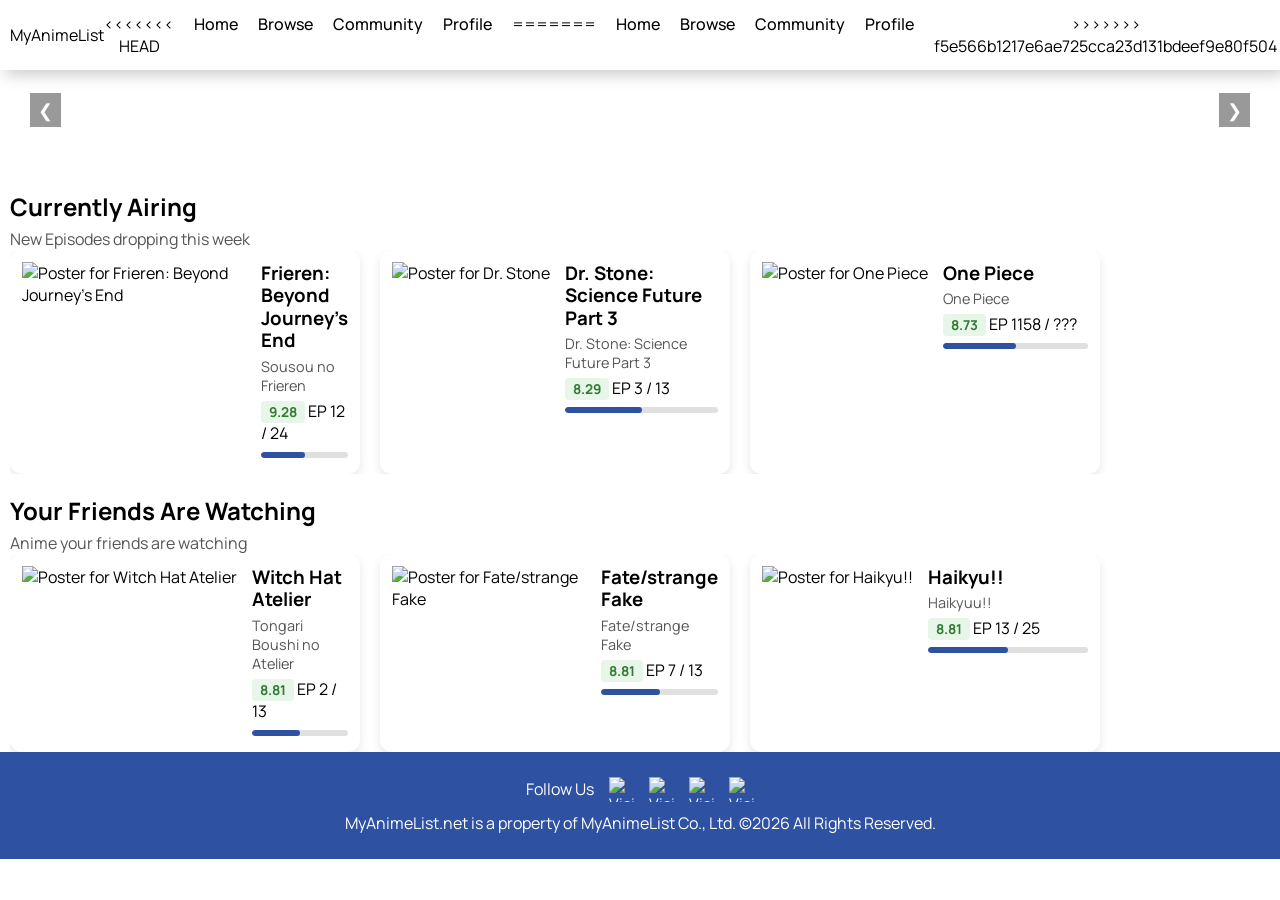
==== index.html @ d4d9491b "Resolve merge conflicts" ====
<!DOCTYPE html>
<html lang="en">
<head>
    <meta charset="UTF-8">
    <meta name="viewport" content="width=device-width, initial-scale=1.0">
    <link rel="preconnect" href="https://fonts.googleapis.com">
    <link rel="preconnect" href="https://fonts.gstatic.com" crossorigin>
    <link rel="manifest" href="pwa-manifest.json" />
    <link rel=icon href="https://upload.wikimedia.org/wikipedia/commons/7/7a/MyAnimeList_Logo.png" />
    <link href="https://fonts.googleapis.com/css2?family=Manrope:wght@200..800&display=swap" rel="stylesheet">
    <link rel="stylesheet" href="styles.css">
    <title>MyAnimeList</title>
</head>
<body>
    <header class="header">
        <span>
            MyAnimeList
            <nav>
                <ul>
<<<<<<< HEAD
                    <li><a href="index.html">Home</a></li>
                    <li><a href="#">Browse</a></li>
                    <li><a href="community.html">Community</a></li>
                    <li><a href="profile.html">Profile</a></li>
=======
                    <li><a href="#">Home</a></li>
                    <li><a href="#">Browse</a></li>
                    <li><a href="community.html">Community</a></li>
                    <li><a href="#">Profile</a></li>
>>>>>>> f5e566b1217e6ae725cca23d131bdeef9e80f504
                </ul>
            </nav>
        </span>
    </header>
    <section class="featured">
        <div class="carousel">
            <div class="carousel-card-area">
            <button class="carousel-btn prev">&#10094;</button>
            <button class="carousel-btn next">&#10095;</button>
            </div>
            <div class="carousel-dots"></div>
        </div>
    </section>
    <section>
        <div class="section-header">
             <h2>Currently Airing</h2>
             <p>New Episodes dropping this week</p>
        </div>
        <div class="anime-card-wrapper">
        <article class="anime-card">
            <div class="card-content">
                <img src="https://myanimelist.net/images/anime/1015/138006.jpg" alt="Poster for Frieren: Beyond Journey's End" class="anime-poster">
                <div class="anime-info">
                    <h3 class="anime-title">Frieren: Beyond Journey's End</h3>
                    <p class="anime-subtitle">Sousou no Frieren</p>
                    <div class="stats-row">
                        <span class="score-badge">9.28</span>
                        <span class="episode-count">EP 12 / 24</span>
                    </div>
                    <div class="progress-container">
                        <div class="progress-bar"></div>
                    </div>
                </div>
            </div>
        </article>
        <article class="anime-card">
            <div class="card-content">
                <img src="https://myanimelist.net/images/anime/1773/155779.jpg" alt="Poster for Dr. Stone" class="anime-poster">
                <div class="anime-info">
                    <h3 class="anime-title">Dr. Stone: Science Future Part 3</h3>
                    <p class="anime-subtitle">Dr. Stone: Science Future Part 3</p>
                    <div class="stats-row">
                        <span class="score-badge">8.29</span>
                        <span class="episode-count">EP 3 / 13</span>
                    </div>
                    <div class="progress-container">
                        <div class="progress-bar" style="width: 50%;"></div>
                    </div>
                </div>
            </div>
        </article>
        <article class="anime-card">
            <div class="card-content">
                <img src="https://myanimelist.net/images/anime/1244/138851.jpg" alt="Poster for One Piece" class="anime-poster">
                <div class="anime-info">
                    <h3 class="anime-title">One Piece</h3>
                    <p class="anime-subtitle">One Piece</p>
                    <div class="stats-row">
                        <span class="score-badge">8.73</span>
                        <span class="episode-count">EP 1158 / ???</span>
                    </div>
                    <div class="progress-container">
                        <div class="progress-bar" style="width: 50%;"></div>
                    </div>
                </div>
            </div>
        </article>
        </div>
    </div>
    </section>
    <section>
        <div class="section-header">
             <h2>Your Friends Are Watching</h2>
             <p>Anime your friends are watching</p>
        </div>
        <div class="anime-card-wrapper">
        <article class="anime-card">
            <div class="card-content">
                <img src="https://myanimelist.net/images/anime/1726/155542.jpg" alt="Poster for Witch Hat Atelier" class="anime-poster">
                <div class="anime-info">
                    <h3 class="anime-title">Witch Hat Atelier</h3>
                    <p class="anime-subtitle">Tongari Boushi no Atelier</p>
                    <div class="stats-row">
                        <span class="score-badge">8.81</span>
                        <span class="episode-count">EP 2 / 13</span>
                    </div>
                    <div class="progress-container">
                        <div class="progress-bar" style="width: 50%;"></div>
                    </div>
                </div>
            </div>
        </article>
        <article class="anime-card">
            <div class="card-content">
                <img src="https://myanimelist.net/images/anime/1752/150192.jpg" alt="Poster for Fate/strange Fake" class="anime-poster">
                <div class="anime-info">
                    <h3 class="anime-title">Fate/strange Fake</h3>
                    <p class="anime-subtitle">Fate/strange Fake</p>
                    <div class="stats-row">
                        <span class="score-badge">8.81</span>
                        <span class="episode-count">EP 7 / 13</span>
                    </div>
                    <div class="progress-container">
                        <div class="progress-bar" style="width: 50%;"></div>
                    </div>
                </div>
            </div>
        </article>
        <article class="anime-card">
            <div class="card-content">
                <img src="https://myanimelist.net/images/anime/7/76014.jpg" alt="Poster for Haikyu!!" class="anime-poster">
                <div class="anime-info">
                    <h3 class="anime-title">Haikyu!!</h3>
                    <p class="anime-subtitle">Haikyuu!!</p>
                    <div class="stats-row">
                        <span class="score-badge">8.81</span>
                        <span class="episode-count">EP 13 / 25</span>
                    </div>
                    <div class="progress-container">
                        <div class="progress-bar" style="width: 50%;"></div>
                    </div>
                </div>
            </div>
        </article>
        </div>
    </section>
    <footer class="footer">
        <div class="socials">
            Follow Us
            <img class="icon" src="https://uxwing.com/wp-content/themes/uxwing/download/brands-and-social-media/facebook-square-black-icon.png" href="https://www.facebook.com/OfficialMyAnimeList/" alt="Visit MyAnimeList's Facebook Page">
            <img class="icon" src="https://uxwing.com/wp-content/themes/uxwing/download/brands-and-social-media/x-social-media-black-icon.png" href="https://x.com/myanimelist" alt="Visit MyAnimeList's X Page">
            <img class="icon" src="https://uxwing.com/wp-content/themes/uxwing/download/brands-and-social-media/black-instagram-icon.png" href="https://www.instagram.com/myanimelistofficial/" alt="Visit MyAnimeList's Instagram Page">
            <img class="icon" src="https://www.freeiconspng.com/uploads/discord-black-icon-1.png" href="https://www.instagram.com/myanimelistofficial/" alt="Visit MyAnimeList's Discord">
        </div>
        <div>MyAnimeList.net is a property of MyAnimeList Co., Ltd. ©2026 All Rights Reserved.</div>
    </footer>
    <script src="main.js"></script>
</body>
</html>
---- styles.css ----
* {
    font-family: "Manrope", sans-serif;
    box-sizing: border-box;
}
body {
    padding: 0;
    margin: 0;
}
.header {
    display: flex;
    background-color: white;
    padding: 10px;
    width: 100%;
    height: 70px;
    justify-content: space-between;
    text-align: center;
    position: sticky;
    top: 0;
    box-shadow: 5px 5px 15px 0px rgba(0, 0, 0, 0.20);
    z-index: 100;
}
.header > span {
    display: flex;
    width: 100%;
    align-items: center;
    justify-content: space-between;
}
.footer {
    background-color: #2E51A2;
    color: white;
    width: 100%;
    padding: 25px;
    text-align: center;
}
.featured {
    padding: 20px;
    margin: 20px auto;
    border-radius: 10px;
}
nav ul {
    list-style-type: none;
    margin: 0;
    padding: 0;
    display: flex;
    gap: 20px;
    justify-content: center;
}
nav a {
    text-decoration: none;
    color: inherit;
    font-weight: 500;
    transition: color 0.2s ease;
}
nav a:hover {
    color: #2E51A2;
}
section {
<<<<<<< HEAD
    width: 90%;
    padding-left: 10px;
=======
    width: 100%;
    padding-left: 10px;
    overflow: hidden;
>>>>>>> f5e566b1217e6ae725cca23d131bdeef9e80f504
}
.section-header h2 {
    margin-bottom: 0;
}
.section-header p {
    margin: 5px 0 0px 0;
    color: #555555;
}
.anime-card-wrapper {
    display: flex;
    overflow-x: auto;
    gap: 20px;
<<<<<<< HEAD
    padding: 10px;
=======
    padding: 10px 0 10px 10px;
>>>>>>> f5e566b1217e6ae725cca23d131bdeef9e80f504
    scroll-snap-type: x mandatory;
    -webkit-overflow-scrolling: touch;
}
.anime-card-wrapper::-webkit-scrollbar {
    display: none;
}
.anime-card {
    flex: 0 0 350px;
    scroll-snap-align: start;
    background: white;
    border-radius: 12px;
    box-shadow: 0 4px 10px rgba(0,0,0,0.1);
    cursor: pointer;
    transition: transform 0.2s ease, box-shadow 0.2s ease;
}
.anime-card:hover {
    transform: scale(1.03);
    box-shadow: 0 4px 15px rgba(0,0,0,0.2);
}
.card-content {
    display: flex;
    flex-direction: row;
    align-items: stretch;
    padding: 12px;
    gap: 15px;
}
<<<<<<< HEAD
=======
.card-top {
  display: contents;
}
>>>>>>> f5e566b1217e6ae725cca23d131bdeef9e80f504
.anime-poster {
    width: 110px;
    height: 100%;
    object-fit: cover;
    border-radius: 8px;
}
.anime-info {
    display: flex;
    flex-direction: column;
    justify-content: space-between;
    flex: 1;
}
.anime-title {
    margin: 0;
    line-height: 1.2;
}
.anime-subtitle {
    margin: 5px 0;
    color: #555555;
    font-size: 0.9rem;
}
.stats-container {
    margin-top: auto;
}
.stats-row {
    margin-bottom: 8px;
}
.score-badge {
    background-color: #e8f5e9;
    color: #2e7d32;
    padding: 2px 8px;
    border-radius: 4px;
    font-weight: bold;
    font-size: 0.85rem;
}
.progress-container {
    width: 100%;
    height: 6px;
    background-color: #e0e0e0;
    border-radius: 10px;
    overflow: hidden;
    margin: auto 0 4px 0;
}
.progress-bar {
    width: 50%;
    height: 100%;
    background-color: #2E51A2;
    border-radius: 10px;
    transition: width 0.4s ease;
}
.socials {
    display: flex;
    justify-content: center;
    align-items: center;
    gap: 10px;
    margin-bottom: 10px;
}
.icon {
    width: 25px;
    height: 25px;
    margin-left: 5px;
    cursor: pointer;
}
.carousel {
  position: relative;
  width: 100%;
}

.carousel-slide {
  display: none;
  animation: none;
  position: relative;
}

.carousel-slide.active {
  display: block;
  animation: fadeIn 0.6s ease-in-out;
}

.carousel-slide {
  animation: none;
}
.carousel-slide.active {
  animation: fadeIn 0.6s ease-in-out;
}

@keyframes fadeIn {
  from { opacity: 0; }
  to   { opacity: 1; }
}

.carousel-card-area {
  position: relative;
<<<<<<< HEAD
=======
  height: 200px;
>>>>>>> f5e566b1217e6ae725cca23d131bdeef9e80f504
}

.carousel-btn {
  position: absolute;
  top: 50%;
  transform: translateY(-50%);
  background: rgba(0,0,0,0.4);
  color: white;
  border: none;
  padding: 5px 8px;
  cursor: pointer;
  font-size: 18px;
  z-index: 10;
}
.carousel-btn:hover {
  background: rgba(0,0,0,0.6);
}
.prev { left: 10px; }
.next { right: 10px; }

.carousel-dots {
  text-align: center;
  padding: 10px 0;
}
.dot {
  display: inline-block;
  width: 10px;
  height: 10px;
  margin: 0 4px;
  background: #ccc;
  border-radius: 50%;
  cursor: pointer;
}
<<<<<<< HEAD
.dot.active { background: #333; }
=======
.dot.active { background: #2E51A2; }
>>>>>>> f5e566b1217e6ae725cca23d131bdeef9e80f504

.blue-bold {
    color: #2E51A2;
    font-weight: bold;
}

<<<<<<< HEAD
=======
.anime-synopsis {
  flex: 2;
  border-left: 1px solid #e0e0e0;
  padding-left: 15px;
  font-size: 0.85rem;
  color: #555555;
  overflow: hidden;
  display: -webkit-box;
  -webkit-line-clamp: 5;
  line-clamp: 5;
  -webkit-box-orient: vertical;
}

>>>>>>> f5e566b1217e6ae725cca23d131bdeef9e80f504
@media (prefers-color-scheme: dark) {
    .header {
        background-color: #222222;
    }

    .anime-card {
        background: #2a2a2a;
    }

    .anime-subtitle, .section-header p {
        color: #aaaaaa;
    }

    body {
        background-color: #121212;
        color: #eeeeee;
    }

    .score-badge {
        background-color: #1b5e20;
        color: #a5d6a7;
    }
<<<<<<< HEAD
}


/* PROFILE PAGE */
.profile-page {
    width: 90%;
    margin: 20px auto;
}

/* HEADER */
.profile-header {
    background: #1f2937;
    border-radius: 12px;
    overflow: hidden;
    margin-bottom: 20px;
    color: white;
}

.profile-banner {
    height: 120px;
    background: linear-gradient(135deg, #2E51A2, #4f7cff);
}

.profile-info {
    display: flex;
    align-items: center;
    gap: 15px;
    padding: 15px;
}

.avatar {
    width: 70px;
    height: 70px;
    border-radius: 50%;
    background: #ccc;
    border: 3px solid white;
    margin-top: -40px;
}

.user-details h2 {
    margin: 0;
}

.user-details p {
    margin: 0;
    opacity: 0.8;
}

/* CONTENT LAYOUT */
.profile-content {
    display: flex;
    gap: 20px;
    flex-wrap: wrap;
}

/* CARD */
.profile-card {
    flex: 1;
    min-width: 300px;
    background: white;
    border-radius: 12px;
    padding: 20px;
    box-shadow: 0 4px 10px rgba(0,0,0,0.1);
}

/* STAT BARS */
.stat-bar {
    display: grid;
    grid-template-columns: 120px 1fr 40px;
    align-items: center;
    gap: 10px;
    margin-bottom: 10px;
    font-size: 0.9rem;
}

.bar {
    background: #e5e7eb;
    height: 8px;
    border-radius: 10px;
    overflow: hidden;
}

.fill {
    height: 100%;
    border-radius: 10px;
}

/* COLORS */
.fill.watching { width: 20%; background: #22c55e; }
.fill.completed { width: 60%; background: #3b82f6; }
.fill.on-hold { width: 10%; background: #f59e0b; }
.fill.dropped { width: 5%; background: #ef4444; }
.fill.plan-to-watch { width: 80%; background: #8b5cf6; }

/* TOTALS */
.totals {
    margin-top: 15px;
    font-size: 0.9rem;
}

/* FRIENDS */
.friends-grid {
    display: grid;
    grid-template-columns: repeat(4, 1fr);
    gap: 10px;
    margin-top: 10px;
}

.friend {
    width: 100%;
    aspect-ratio: 1;
    border-radius: 50%;
    background: #d1d5db;
=======

    .carousel-btn {
        background: rgba(255,255,255,0.4);
        color: #222222;
    }

    .carousel-btn:hover {
        background: rgba(255,255,255,0.6);
    }

    .anime-synopsis {
        border-left-color: #444444;
        color: white;
    }
}

@media (max-width: 480px) {
  .card-top {
    display: flex;
    flex-direction: row;
    gap: 15px;
  }

  .card-content {
    flex-direction: column;
  }

  /* Temporary card height fix, make it so that they're always the same height later */
  .carousel-card-area {
    height: auto;
  }

  .anime-synopsis {
    border-left: none;
    border-top: 1px solid #e0e0e0;
    padding-left: 0;
    padding-top: 15px;
  }
>>>>>>> f5e566b1217e6ae725cca23d131bdeef9e80f504
}
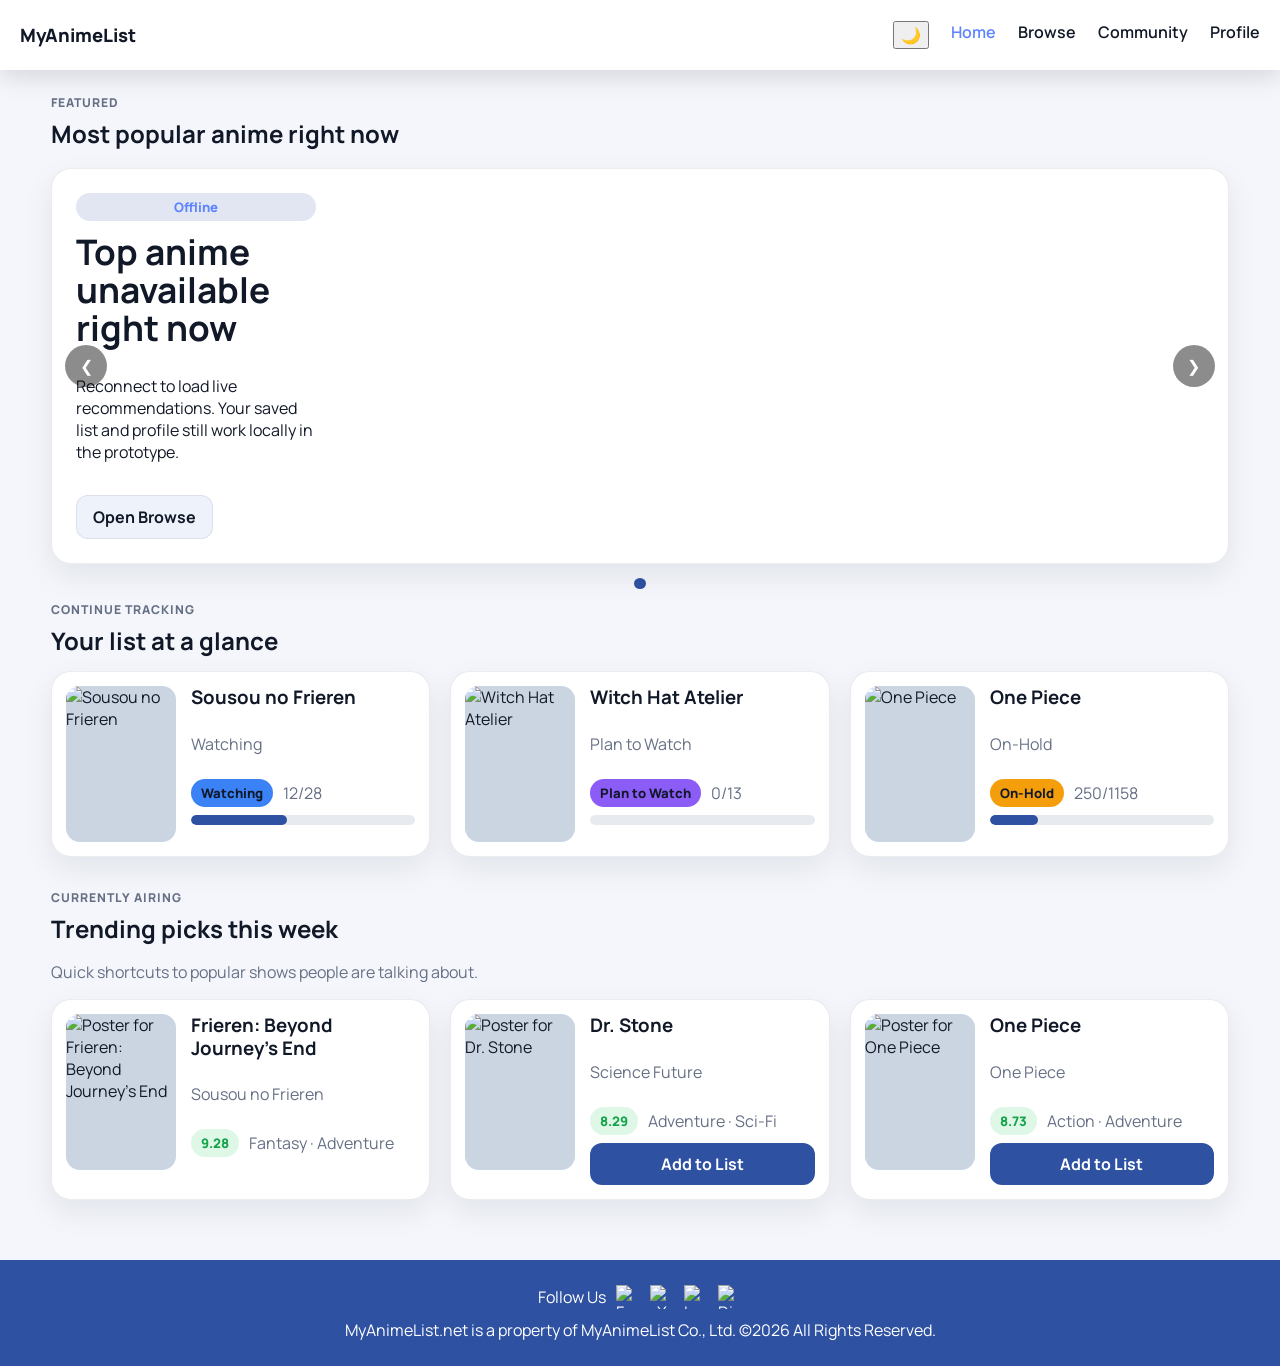
==== commit 9644f0b4: "Updated profile layout, added browse list page,  included  dark mode toggle, improved friends UI" ====
--- a/index.html
+++ b/index.html
@@ -1,169 +1,135 @@
 <!DOCTYPE html>
 <html lang="en">
 <head>
-    <meta charset="UTF-8">
-    <meta name="viewport" content="width=device-width, initial-scale=1.0">
-    <link rel="preconnect" href="https://fonts.googleapis.com">
-    <link rel="preconnect" href="https://fonts.gstatic.com" crossorigin>
-    <link rel="manifest" href="pwa-manifest.json" />
-    <link rel=icon href="https://upload.wikimedia.org/wikipedia/commons/7/7a/MyAnimeList_Logo.png" />
-    <link href="https://fonts.googleapis.com/css2?family=Manrope:wght@200..800&display=swap" rel="stylesheet">
-    <link rel="stylesheet" href="styles.css">
-    <title>MyAnimeList</title>
+  <meta charset="UTF-8">
+  <meta name="viewport" content="width=device-width, initial-scale=1.0">
+  <meta name="theme-color" content="#2E51A2">
+  <title>MyAnimeList</title>
+  <link rel="preconnect" href="https://fonts.googleapis.com">
+  <link rel="preconnect" href="https://fonts.gstatic.com" crossorigin>
+  <link href="https://fonts.googleapis.com/css2?family=Manrope:wght@200..800&display=swap" rel="stylesheet">
+  <link rel="manifest" href="pwa-manifest.json">
+  <link rel="apple-touch-icon" href="icons/apple-touch-icon.png">
+  <link rel="icon" href="icons/icon-192.png">
+  <link rel="stylesheet" href="styles.css">
 </head>
 <body>
     <header class="header">
-        <span>
-            MyAnimeList
-            <nav>
-                <ul>
-<<<<<<< HEAD
-                    <li><a href="index.html">Home</a></li>
-                    <li><a href="#">Browse</a></li>
-                    <li><a href="community.html">Community</a></li>
-                    <li><a href="profile.html">Profile</a></li>
-=======
-                    <li><a href="#">Home</a></li>
-                    <li><a href="#">Browse</a></li>
-                    <li><a href="community.html">Community</a></li>
-                    <li><a href="#">Profile</a></li>
->>>>>>> f5e566b1217e6ae725cca23d131bdeef9e80f504
-                </ul>
-            </nav>
-        </span>
-    </header>
+
+    <span>
+      <span class="brand">MyAnimeList</span>
+      <nav>
+        <ul>
+            <button id="theme-toggle">🌙</button>
+            <li><a href="index.html" class="active-link">Home</a></li>
+            <li><a href="browse.html">Browse</a></li>
+            <li><a href="community.html">Community</a></li>
+            <li><a href="profile.html">Profile</a></li>
+        </ul>
+      </nav>
+    </span>
+  </header>
+
+  <main>
     <section class="featured">
-        <div class="carousel">
-            <div class="carousel-card-area">
-            <button class="carousel-btn prev">&#10094;</button>
-            <button class="carousel-btn next">&#10095;</button>
+      <div class="section-header">
+        <p class="eyebrow">Featured</p>
+        <h1>Most popular anime right now</h1>
+      </div>
+
+      <div class="carousel">
+        <div class="carousel-card-area">
+          <button class="carousel-btn prev" type="button" aria-label="Previous slide">&#10094;</button>
+          <button class="carousel-btn next" type="button" aria-label="Next slide">&#10095;</button>
+        </div>
+        <div class="carousel-dots"></div>
+      </div>
+    </section>
+
+    <section class="home-panel">
+      <div class="section-header">
+        <p class="eyebrow">Continue Tracking</p>
+        <h2>Your list at a glance</h2>
+      </div>
+      <div id="continue-watching" class="anime-card-wrapper"></div>
+    </section>
+
+    <section class="home-panel">
+      <div class="section-header">
+        <p class="eyebrow">Currently Airing</p>
+        <h2>Trending picks this week</h2>
+        <p>Quick shortcuts to popular shows people are talking about.</p>
+      </div>
+
+      <div class="anime-card-wrapper">
+        <article class="anime-card quick-card">
+          <div class="card-content">
+            <img src="https://myanimelist.net/images/anime/1015/138006.jpg" alt="Poster for Frieren: Beyond Journey's End" class="anime-poster">
+            <div class="anime-info">
+              <h3 class="anime-title">Frieren: Beyond Journey's End</h3>
+              <p class="anime-subtitle">Sousou no Frieren</p>
+              <div class="stats-row">
+                <span class="score-badge">9.28</span>
+                <span class="episode-count">Fantasy · Adventure</span>
+              </div>
+          </div>
+        </article>
+
+        <article class="anime-card quick-card">
+          <div class="card-content">
+            <img src="https://myanimelist.net/images/anime/1773/155779.jpg" alt="Poster for Dr. Stone" class="anime-poster">
+            <div class="anime-info">
+              <h3 class="anime-title">Dr. Stone</h3>
+              <p class="anime-subtitle">Science Future</p>
+              <div class="stats-row">
+                <span class="score-badge">8.29</span>
+                <span class="episode-count">Adventure · Sci-Fi</span>
+              </div>
+              <button class="list-save-btn quick-add-btn"
+                data-mal-id="35849"
+                data-title="Dr. Stone"
+                data-image="https://myanimelist.net/images/anime/1773/155779.jpg"
+                data-episodes="13"
+                type="button">Add to List</button>
             </div>
-            <div class="carousel-dots"></div>
-        </div>
+          </div>
+        </article>
+
+        <article class="anime-card quick-card">
+          <div class="card-content">
+            <img src="https://myanimelist.net/images/anime/1244/138851.jpg" alt="Poster for One Piece" class="anime-poster">
+            <div class="anime-info">
+              <h3 class="anime-title">One Piece</h3>
+              <p class="anime-subtitle">One Piece</p>
+              <div class="stats-row">
+                <span class="score-badge">8.73</span>
+                <span class="episode-count">Action · Adventure</span>
+              </div>
+              <button class="list-save-btn quick-add-btn"
+                data-mal-id="21"
+                data-title="One Piece"
+                data-image="https://myanimelist.net/images/anime/1244/138851.jpg"
+                data-episodes="1158"
+                type="button">Add to List</button>
+            </div>
+          </div>
+        </article>
+      </div>
     </section>
-    <section>
-        <div class="section-header">
-             <h2>Currently Airing</h2>
-             <p>New Episodes dropping this week</p>
-        </div>
-        <div class="anime-card-wrapper">
-        <article class="anime-card">
-            <div class="card-content">
-                <img src="https://myanimelist.net/images/anime/1015/138006.jpg" alt="Poster for Frieren: Beyond Journey's End" class="anime-poster">
-                <div class="anime-info">
-                    <h3 class="anime-title">Frieren: Beyond Journey's End</h3>
-                    <p class="anime-subtitle">Sousou no Frieren</p>
-                    <div class="stats-row">
-                        <span class="score-badge">9.28</span>
-                        <span class="episode-count">EP 12 / 24</span>
-                    </div>
-                    <div class="progress-container">
-                        <div class="progress-bar"></div>
-                    </div>
-                </div>
-            </div>
-        </article>
-        <article class="anime-card">
-            <div class="card-content">
-                <img src="https://myanimelist.net/images/anime/1773/155779.jpg" alt="Poster for Dr. Stone" class="anime-poster">
-                <div class="anime-info">
-                    <h3 class="anime-title">Dr. Stone: Science Future Part 3</h3>
-                    <p class="anime-subtitle">Dr. Stone: Science Future Part 3</p>
-                    <div class="stats-row">
-                        <span class="score-badge">8.29</span>
-                        <span class="episode-count">EP 3 / 13</span>
-                    </div>
-                    <div class="progress-container">
-                        <div class="progress-bar" style="width: 50%;"></div>
-                    </div>
-                </div>
-            </div>
-        </article>
-        <article class="anime-card">
-            <div class="card-content">
-                <img src="https://myanimelist.net/images/anime/1244/138851.jpg" alt="Poster for One Piece" class="anime-poster">
-                <div class="anime-info">
-                    <h3 class="anime-title">One Piece</h3>
-                    <p class="anime-subtitle">One Piece</p>
-                    <div class="stats-row">
-                        <span class="score-badge">8.73</span>
-                        <span class="episode-count">EP 1158 / ???</span>
-                    </div>
-                    <div class="progress-container">
-                        <div class="progress-bar" style="width: 50%;"></div>
-                    </div>
-                </div>
-            </div>
-        </article>
-        </div>
+  </main>
+
+  <footer class="footer">
+    <div class="socials">
+      <span>Follow Us</span>
+      <img class="icon" src="https://uxwing.com/wp-content/themes/uxwing/download/brands-and-social-media/facebook-square-black-icon.png" alt="Facebook">
+      <img class="icon" src="https://uxwing.com/wp-content/themes/uxwing/download/brands-and-social-media/x-social-media-black-icon.png" alt="X">
+      <img class="icon" src="https://uxwing.com/wp-content/themes/uxwing/download/brands-and-social-media/black-instagram-icon.png" alt="Instagram">
+      <img class="icon" src="https://www.freeiconspng.com/uploads/discord-black-icon-1.png" alt="Discord">
     </div>
-    </section>
-    <section>
-        <div class="section-header">
-             <h2>Your Friends Are Watching</h2>
-             <p>Anime your friends are watching</p>
-        </div>
-        <div class="anime-card-wrapper">
-        <article class="anime-card">
-            <div class="card-content">
-                <img src="https://myanimelist.net/images/anime/1726/155542.jpg" alt="Poster for Witch Hat Atelier" class="anime-poster">
-                <div class="anime-info">
-                    <h3 class="anime-title">Witch Hat Atelier</h3>
-                    <p class="anime-subtitle">Tongari Boushi no Atelier</p>
-                    <div class="stats-row">
-                        <span class="score-badge">8.81</span>
-                        <span class="episode-count">EP 2 / 13</span>
-                    </div>
-                    <div class="progress-container">
-                        <div class="progress-bar" style="width: 50%;"></div>
-                    </div>
-                </div>
-            </div>
-        </article>
-        <article class="anime-card">
-            <div class="card-content">
-                <img src="https://myanimelist.net/images/anime/1752/150192.jpg" alt="Poster for Fate/strange Fake" class="anime-poster">
-                <div class="anime-info">
-                    <h3 class="anime-title">Fate/strange Fake</h3>
-                    <p class="anime-subtitle">Fate/strange Fake</p>
-                    <div class="stats-row">
-                        <span class="score-badge">8.81</span>
-                        <span class="episode-count">EP 7 / 13</span>
-                    </div>
-                    <div class="progress-container">
-                        <div class="progress-bar" style="width: 50%;"></div>
-                    </div>
-                </div>
-            </div>
-        </article>
-        <article class="anime-card">
-            <div class="card-content">
-                <img src="https://myanimelist.net/images/anime/7/76014.jpg" alt="Poster for Haikyu!!" class="anime-poster">
-                <div class="anime-info">
-                    <h3 class="anime-title">Haikyu!!</h3>
-                    <p class="anime-subtitle">Haikyuu!!</p>
-                    <div class="stats-row">
-                        <span class="score-badge">8.81</span>
-                        <span class="episode-count">EP 13 / 25</span>
-                    </div>
-                    <div class="progress-container">
-                        <div class="progress-bar" style="width: 50%;"></div>
-                    </div>
-                </div>
-            </div>
-        </article>
-        </div>
-    </section>
-    <footer class="footer">
-        <div class="socials">
-            Follow Us
-            <img class="icon" src="https://uxwing.com/wp-content/themes/uxwing/download/brands-and-social-media/facebook-square-black-icon.png" href="https://www.facebook.com/OfficialMyAnimeList/" alt="Visit MyAnimeList's Facebook Page">
-            <img class="icon" src="https://uxwing.com/wp-content/themes/uxwing/download/brands-and-social-media/x-social-media-black-icon.png" href="https://x.com/myanimelist" alt="Visit MyAnimeList's X Page">
-            <img class="icon" src="https://uxwing.com/wp-content/themes/uxwing/download/brands-and-social-media/black-instagram-icon.png" href="https://www.instagram.com/myanimelistofficial/" alt="Visit MyAnimeList's Instagram Page">
-            <img class="icon" src="https://www.freeiconspng.com/uploads/discord-black-icon-1.png" href="https://www.instagram.com/myanimelistofficial/" alt="Visit MyAnimeList's Discord">
-        </div>
-        <div>MyAnimeList.net is a property of MyAnimeList Co., Ltd. ©2026 All Rights Reserved.</div>
-    </footer>
+    <div>MyAnimeList.net is a property of MyAnimeList Co., Ltd. ©2026 All Rights Reserved.</div>
+  </footer>
+
     <script src="main.js"></script>
+    
 </body>
 </html>
--- a/styles.css
+++ b/styles.css
@@ -1,448 +1,899 @@
 * {
-    font-family: "Manrope", sans-serif;
-    box-sizing: border-box;
-}
+  box-sizing: border-box;
+  font-family: "Manrope", sans-serif;
+}
+
+:root {
+  color-scheme: light dark;
+  --bg: #f4f6fb;
+  --surface: #ffffff;
+  --surface-muted: #eef2fb;
+  --text: #111827;
+  --text-soft: #667085;
+  --border: rgba(15, 23, 42, 0.08);
+  --shadow: 0 12px 30px rgba(15, 23, 42, 0.08);
+  --brand: #2E51A2;
+  --brand-2: #5e84ff;
+  --success: #3b82f6;
+  --completed: #22c55e;
+  --hold: #f59e0b;
+  --danger: #ef4444;
+  --planned: #8b5cf6;
+}
+
+@media (prefers-color-scheme: dark) {
+  :root {
+    --bg: #0f1115;
+    --surface: #181c24;
+    --surface-muted: #212734;
+    --text: #f3f4f6;
+    --text-soft: #a6aec2;
+    --border: rgba(255, 255, 255, 0.08);
+    --shadow: 0 12px 30px rgba(0, 0, 0, 0.28);
+  }
+}
+
+body.dark {
+  --bg: #0f1115;
+  --surface: #181c24;
+  --surface-muted: #212734;
+  --text: #f3f4f6;
+  --text-soft: #a6aec2;
+  --border: rgba(255, 255, 255, 0.08);
+  --shadow: 0 12px 30px rgba(0, 0, 0, 0.28);
+}
+
+body.light {
+  --bg: #f4f6fb;
+  --surface: #ffffff;
+  --surface-muted: #eef2fb;
+  --text: #111827;
+  --text-soft: #667085;
+  --border: rgba(15, 23, 42, 0.08);
+}
+
+html,
 body {
-    padding: 0;
-    margin: 0;
-}
+  margin: 0;
+  padding: 0;
+  background: var(--bg);
+  color: var(--text);
+}
+
+body {
+  min-height: 100vh;
+}
+
+img {
+  display: block;
+  max-width: 100%;
+}
+
+a {
+  color: inherit;
+  text-decoration: none;
+}
+
+button,
+input,
+select,
+textarea {
+  font: inherit;
+}
+
 .header {
-    display: flex;
-    background-color: white;
-    padding: 10px;
-    width: 100%;
-    height: 70px;
-    justify-content: space-between;
-    text-align: center;
-    position: sticky;
-    top: 0;
-    box-shadow: 5px 5px 15px 0px rgba(0, 0, 0, 0.20);
-    z-index: 100;
-}
+  position: sticky;
+  top: 0;
+  z-index: 100;
+  background: var(--surface);
+  box-shadow: 0 8px 24px rgba(0, 0, 0, 0.12);
+  min-height: 70px;
+  display: flex;
+  align-items: center;
+  padding: 14px 20px;
+}
+
 .header > span {
-    display: flex;
-    width: 100%;
-    align-items: center;
-    justify-content: space-between;
-}
+  width: min(1280px, 100%);
+  margin: 0 auto;
+  display: flex;
+  justify-content: space-between;
+  align-items: center;
+  gap: 20px;
+}
+
+.brand {
+  font-weight: 800;
+  font-size: 1.15rem;
+}
+
+nav ul {
+  list-style: none;
+  display: flex;
+  gap: 22px;
+  margin: 0;
+  padding: 0;
+}
+
+nav a {
+  font-weight: 600;
+  color: var(--text);
+}
+
+nav a:hover,
+.active-link,
+.text-link:hover {
+  color: var(--brand-2);
+}
+
+main {
+  padding-bottom: 40px;
+}
+
+section {
+  width: min(1200px, 92%);
+  margin: 0 auto;
+}
+
+.section-header {
+  margin-bottom: 14px;
+}
+
+.section-header h1,
+.section-header h2,
+.community-hero h1,
+.browse-hero h1,
+.profile-header h1 {
+  margin: 0 0 8px;
+}
+
+.section-header p,
+.helper-text,
+.eyebrow,
+.forum-meta,
+.quick-label,
+.update-meta,
+.browse-meta,
+.profile-kicker,
+.anime-subtitle,
+.episode-count,
+.browse-description {
+  color: var(--text-soft);
+}
+
+.eyebrow {
+  text-transform: uppercase;
+  letter-spacing: 0.08em;
+  font-size: 0.76rem;
+  font-weight: 800;
+  margin: 0 0 6px;
+}
+
 .footer {
-    background-color: #2E51A2;
-    color: white;
-    width: 100%;
-    padding: 25px;
-    text-align: center;
-}
-.featured {
-    padding: 20px;
-    margin: 20px auto;
-    border-radius: 10px;
-}
-nav ul {
-    list-style-type: none;
-    margin: 0;
-    padding: 0;
-    display: flex;
-    gap: 20px;
-    justify-content: center;
-}
-nav a {
-    text-decoration: none;
-    color: inherit;
-    font-weight: 500;
-    transition: color 0.2s ease;
-}
-nav a:hover {
-    color: #2E51A2;
-}
-section {
-<<<<<<< HEAD
-    width: 90%;
-    padding-left: 10px;
-=======
-    width: 100%;
-    padding-left: 10px;
-    overflow: hidden;
->>>>>>> f5e566b1217e6ae725cca23d131bdeef9e80f504
-}
-.section-header h2 {
-    margin-bottom: 0;
-}
-.section-header p {
-    margin: 5px 0 0px 0;
-    color: #555555;
-}
+  width: 100%;
+  padding: 25px;
+  text-align: center;
+  background: var(--brand);
+  color: white;
+}
+
+.socials {
+  display: flex;
+  justify-content: center;
+  align-items: center;
+  gap: 10px;
+  margin-bottom: 10px;
+  flex-wrap: wrap;
+}
+
+.icon {
+  width: 24px;
+  height: 24px;
+  cursor: pointer;
+}
+
+.featured,
+.profile-page,
+.browse-page {
+  padding-top: 24px;
+}
+
+.home-panel {
+  margin-top: 12px;
+}
+
+.anime-card-wrapper,
+.trending-wrapper,
+.forum-list,
+.browse-grid {
+  display: grid;
+  gap: 20px;
+}
+
 .anime-card-wrapper {
-    display: flex;
-    overflow-x: auto;
-    gap: 20px;
-<<<<<<< HEAD
-    padding: 10px;
-=======
-    padding: 10px 0 10px 10px;
->>>>>>> f5e566b1217e6ae725cca23d131bdeef9e80f504
-    scroll-snap-type: x mandatory;
-    -webkit-overflow-scrolling: touch;
-}
-.anime-card-wrapper::-webkit-scrollbar {
-    display: none;
-}
-.anime-card {
-    flex: 0 0 350px;
-    scroll-snap-align: start;
-    background: white;
-    border-radius: 12px;
-    box-shadow: 0 4px 10px rgba(0,0,0,0.1);
-    cursor: pointer;
-    transition: transform 0.2s ease, box-shadow 0.2s ease;
-}
-.anime-card:hover {
-    transform: scale(1.03);
-    box-shadow: 0 4px 15px rgba(0,0,0,0.2);
-}
+  grid-template-columns: repeat(auto-fit, minmax(260px, 1fr));
+  padding-bottom: 20px;
+}
+
+.trending-wrapper {
+  grid-template-columns: repeat(auto-fit, minmax(270px, 1fr));
+  padding-bottom: 24px;
+}
+
+.forum-list {
+  grid-template-columns: repeat(auto-fit, minmax(220px, 1fr));
+  padding-bottom: 28px;
+}
+
+.anime-card,
+.profile-card,
+.forum-card,
+.browse-card {
+  background: var(--surface);
+  border: 1px solid var(--border);
+  border-radius: 20px;
+  box-shadow: var(--shadow);
+}
+
+.anime-card,
+.browse-card {
+  overflow: hidden;
+  transition: transform 0.2s ease;
+}
+
+.anime-card:hover,
+.browse-card:hover {
+  transform: translateY(-2px);
+}
+
 .card-content {
-    display: flex;
-    flex-direction: row;
-    align-items: stretch;
-    padding: 12px;
-    gap: 15px;
-}
-<<<<<<< HEAD
-=======
-.card-top {
-  display: contents;
-}
->>>>>>> f5e566b1217e6ae725cca23d131bdeef9e80f504
-.anime-poster {
-    width: 110px;
-    height: 100%;
-    object-fit: cover;
-    border-radius: 8px;
-}
+  display: flex;
+  gap: 15px;
+  padding: 14px;
+  align-items: stretch;
+}
+
+.anime-poster,
+.browse-poster {
+  width: 110px;
+  min-width: 110px;
+  height: 156px;
+  object-fit: cover;
+  border-radius: 14px;
+  background: #cbd5e1;
+}
+
 .anime-info {
-    display: flex;
-    flex-direction: column;
-    justify-content: space-between;
-    flex: 1;
-}
+  display: flex;
+  flex-direction: column;
+  flex: 1;
+  gap: 8px;
+}
+
 .anime-title {
-    margin: 0;
-    line-height: 1.2;
-}
-.anime-subtitle {
-    margin: 5px 0;
-    color: #555555;
-    font-size: 0.9rem;
-}
-.stats-container {
-    margin-top: auto;
-}
+  margin: 0;
+  line-height: 1.2;
+}
+
+.stats-row,
+.browse-metrics,
+.profile-quick-stats,
+.card-heading-row,
+.update-row,
+.total-chip,
+.friend-count,
+.hero-actions {
+  display: flex;
+  align-items: center;
+}
+
 .stats-row {
-    margin-bottom: 8px;
-}
+  gap: 10px;
+  flex-wrap: wrap;
+}
+
+.score-badge,
+.rank-pill,
+.status-pill {
+  display: inline-flex;
+  align-items: center;
+  justify-content: center;
+  border-radius: 999px;
+  padding: 5px 10px;
+  font-size: 0.82rem;
+  font-weight: 800;
+}
+
 .score-badge {
-    background-color: #e8f5e9;
-    color: #2e7d32;
-    padding: 2px 8px;
-    border-radius: 4px;
-    font-weight: bold;
-    font-size: 0.85rem;
-}
-.progress-container {
-    width: 100%;
-    height: 6px;
-    background-color: #e0e0e0;
-    border-radius: 10px;
-    overflow: hidden;
-    margin: auto 0 4px 0;
-}
+  background: rgba(34, 197, 94, 0.15);
+  color: #16a34a;
+}
+
+.rank-pill {
+  background: rgba(46, 81, 162, 0.14);
+  color: var(--brand-2);
+}
+
+.status-pill.watching,
+.stat-fill.watching {
+  background: var(--success);
+}
+
+.status-pill.completed,
+.stat-fill.completed {
+  background: var(--completed);
+}
+
+.status-pill.on-hold,
+.stat-fill.on-hold {
+  background: var(--hold);
+}
+
+.status-pill.dropped,
+.stat-fill.dropped {
+  background: var(--danger);
+}
+
+.status-pill.plan-to-watch,
+.stat-fill.plan-to-watch {
+  background: var(--planned);
+}
+
+.progress-container,
+.bar {
+  width: 100%;
+  height: 10px;
+  border-radius: 999px;
+  overflow: hidden;
+  background: rgba(148, 163, 184, 0.22);
+}
+
+.progress-bar,
+.stat-fill {
+  height: 100%;
+  border-radius: 999px;
+}
+
 .progress-bar {
-    width: 50%;
-    height: 100%;
-    background-color: #2E51A2;
-    border-radius: 10px;
-    transition: width 0.4s ease;
-}
-.socials {
-    display: flex;
-    justify-content: center;
-    align-items: center;
-    gap: 10px;
-    margin-bottom: 10px;
-}
-.icon {
-    width: 25px;
-    height: 25px;
-    margin-left: 5px;
-    cursor: pointer;
-}
+  background: var(--brand);
+}
+
+.quick-card .list-save-btn {
+  margin-top: auto;
+}
+
+.community-hero,
+.browse-hero {
+  margin: 24px auto;
+  padding: 36px;
+  border-radius: 24px;
+  color: white;
+  background: linear-gradient(135deg, var(--brand), var(--brand-2));
+}
+
+.forum-card {
+  padding: 20px;
+}
+
 .carousel {
   position: relative;
   width: 100%;
+  margin-top: 18px;
+}
+
+.carousel-card-area {
+  position: relative;
 }
 
 .carousel-slide {
   display: none;
-  animation: none;
-  position: relative;
 }
 
 .carousel-slide.active {
   display: block;
-  animation: fadeIn 0.6s ease-in-out;
-}
-
-.carousel-slide {
-  animation: none;
-}
-.carousel-slide.active {
-  animation: fadeIn 0.6s ease-in-out;
+  animation: fadeIn 0.45s ease-in-out;
 }
 
 @keyframes fadeIn {
   from { opacity: 0; }
-  to   { opacity: 1; }
-}
-
-.carousel-card-area {
-  position: relative;
-<<<<<<< HEAD
-=======
-  height: 200px;
->>>>>>> f5e566b1217e6ae725cca23d131bdeef9e80f504
+  to { opacity: 1; }
+}
+
+.hero-card {
+  min-height: 340px;
+}
+
+.hero-card-grid {
+  display: grid;
+  grid-template-columns: minmax(180px, 240px) 1fr;
+  gap: 22px;
+  padding: 24px;
+  align-items: center;
+}
+
+.hero-poster {
+  width: 100%;
+  max-width: 240px;
+  aspect-ratio: 2 / 3;
+  object-fit: cover;
+  border-radius: 18px;
+  background: #cbd5e1;
+}
+
+.hero-copy {
+  display: flex;
+  flex-direction: column;
+  gap: 12px;
+  min-width: 0;
+}
+
+.hero-title {
+  margin: 0;
+  font-size: clamp(1.4rem, 2.8vw, 2.2rem);
+  line-height: 1.08;
+}
+
+.hero-synopsis {
+  display: -webkit-box;
+  -webkit-line-clamp: 5;
+  line-clamp: 5;
+  -webkit-box-orient: vertical;
+  overflow: hidden;
+}
+
+.hero-actions {
+  gap: 12px;
+  flex-wrap: wrap;
+  margin-top: 4px;
 }
 
 .carousel-btn {
   position: absolute;
   top: 50%;
   transform: translateY(-50%);
-  background: rgba(0,0,0,0.4);
+  z-index: 20;
+  width: 42px;
+  height: 42px;
+  border-radius: 999px;
+  border: none;
+  background: rgba(0, 0, 0, 0.45);
+  color: white;
+  display: flex;
+  align-items: center;
+  justify-content: center;
+  cursor: pointer;
+}
+
+.prev {
+  left: 14px;
+}
+
+.next {
+  right: 14px;
+}
+
+.carousel-dots {
+  display: flex;
+  justify-content: center;
+  gap: 8px;
+  padding-top: 14px;
+}
+
+.dot {
+  width: 11px;
+  height: 11px;
+  border: none;
+  border-radius: 50%;
+  background: #94a3b8;
+  cursor: pointer;
+}
+
+.dot.active {
+  background: var(--brand);
+}
+
+.profile-shell {
+  overflow: hidden;
+}
+
+.profile-header {
+  background: linear-gradient(180deg, rgba(46,81,162,0.12), rgba(46,81,162,0.04));
+  border: 1px solid var(--border);
+  border-radius: 24px;
+}
+
+.profile-banner {
+  height: 140px;
+  background: linear-gradient(135deg, var(--brand), var(--brand-2));
+}
+
+.profile-info-row {
+  display: flex;
+  align-items: flex-end;
+  gap: 18px;
+  flex-wrap: wrap;
+  padding: 0 24px 24px;
+  margin-top: -46px;
+}
+
+.avatar {
+  width: 92px;
+  height: 92px;
+  border-radius: 50%;
+  display: grid;
+  place-items: center;
+  font-size: 2rem;
+  font-weight: 800;
+  color: #111827;
+  background: linear-gradient(135deg, #cbd5e1, #94a3b8);
+  border: 4px solid var(--surface);
+}
+
+.user-details {
+  flex: 1;
+  display: flex;
+  flex-direction: column;
+  justify-content: center;
+  min-width: 180px;
+}
+
+#profile-name {
+  margin: 0;
+  font-size: 2rem;
+  line-height: 1.1;
+}
+
+#profile-tagline {
+  margin: 6px 0 0;
+  color: var(--text-soft);
+}
+
+.profile-quick-stats {
+  gap: 14px;
+  flex-wrap: wrap;
+  justify-content: flex-end;
+}
+
+.profile-quick-stats > div,
+.total-chip {
+  min-width: 110px;
+  padding: 12px 14px;
+  border-radius: 16px;
+  background: var(--surface);
+  border: 1px solid var(--border);
+  display: flex;
+  flex-direction: column;
+  gap: 4px;
+}
+
+.profile-grid {
+  width: min(1200px, 92%);
+  margin: 20px auto 0;
+  display: grid;
+  grid-template-columns: 1.2fr 1fr;
+  gap: 20px;
+}
+
+.profile-card {
+  padding: 24px;
+}
+
+.card-heading-row {
+  justify-content: space-between;
+  gap: 16px;
+  margin-bottom: 16px;
+}
+
+.bio-input,
+.browse-search,
+.browse-filter,
+.browse-form-grid select,
+.browse-form-grid input {
+  width: 100%;
+  border: 1px solid var(--border);
+  background: var(--surface-muted);
+  color: var(--text);
+  border-radius: 14px;
+  padding: 12px 14px;
+}
+
+.bio-input {
+  resize: vertical;
+  min-height: 150px;
+}
+
+.bio-actions {
+  display: flex;
+  gap: 8px;
+}
+
+.secondary-btn,
+.list-save-btn,
+.primary-btn,
+.browse-link-btn {
+  border: none;
+  border-radius: 12px;
+  padding: 10px 16px;
+  font-weight: 700;
+  cursor: pointer;
+  display: inline-flex;
+  align-items: center;
+  justify-content: center;
+}
+
+.list-save-btn,
+.primary-btn {
+  background: var(--brand);
+  color: white;
+}
+
+.secondary-btn,
+.browse-link-btn {
+  background: var(--surface-muted);
+  color: var(--text);
+  border: 1px solid var(--border);
+}
+
+.stats-stack {
+  display: grid;
+  gap: 14px;
+}
+
+.stat-row {
+  display: grid;
+  grid-template-columns: 130px 1fr 48px;
+  gap: 10px;
+  align-items: center;
+}
+
+.totals-grid {
+  display: grid;
+  grid-template-columns: repeat(2, minmax(0, 1fr));
+  gap: 12px;
+  margin-top: 22px;
+}
+
+.updates-list {
+  display: grid;
+  gap: 12px;
+}
+
+.update-row {
+  justify-content: space-between;
+  gap: 12px;
+  padding: 14px 16px;
+  border-radius: 16px;
+  background: var(--surface-muted);
+  border: 1px solid var(--border);
+}
+
+.update-copy h3 {
+  margin: 0 0 4px;
+  font-size: 1rem;
+}
+
+.update-copy p {
+  margin: 0;
+  color: var(--text-soft);
+}
+
+.friends-grid {
+  display: grid;
+  grid-template-columns: repeat(4, minmax(0, 1fr));
+  gap: 14px;
+}
+
+.friend {
+  aspect-ratio: 1 / 1;
+  border-radius: 50%;
+  color: #111827;
+  display: flex;
+  align-items: center;
+  justify-content: center;
+  text-align: center;
+  padding: 10px;
+  font-weight: 800;
+  line-height: 1.15;
+  word-break: break-word;
+  overflow: hidden;
+  font-size: 0.95rem;
+}
+
+.browse-actions {
+  display: grid;
+  gap: 12px;
+  margin-top: 16px;
+  grid-template-columns: 1.4fr 0.8fr;
+}
+
+.browse-grid {
+  grid-template-columns: 1fr;
+}
+
+.browse-card {
+  padding: 18px;
+}
+
+.browse-card-top {
+  display: grid;
+  grid-template-columns: 120px 1fr;
+  gap: 18px;
+}
+
+.browse-copy {
+  min-width: 0;
+}
+
+.browse-title-row {
+  display: flex;
+  justify-content: space-between;
+  gap: 12px;
+  align-items: flex-start;
+}
+
+.browse-title-row h3 {
+  margin: 0 0 4px;
+}
+
+.browse-metrics {
+  gap: 10px;
+  flex-wrap: wrap;
+  margin: 10px 0 12px;
+}
+
+.browse-description {
+  margin: 0;
+  line-height: 1.55;
+}
+
+.browse-form-grid {
+  margin-top: 18px;
+  display: grid;
+  grid-template-columns: 1.2fr 1fr 1fr auto;
+  gap: 12px;
+  align-items: end;
+}
+
+.browse-form-grid label {
+  display: grid;
+  gap: 8px;
+  font-weight: 700;
+}
+
+.empty-state {
+  padding: 20px;
+  border-radius: 18px;
+  background: var(--surface);
+  border: 1px dashed var(--border);
+  color: var(--text-soft);
+}
+
+@media (max-width: 920px) {
+  .profile-grid {
+    grid-template-columns: 1fr;
+  }
+
+  .browse-actions {
+    grid-template-columns: 1fr;
+  }
+
+  .browse-form-grid {
+    grid-template-columns: 1fr 1fr;
+  }
+}
+
+@media (max-width: 760px) {
+  .header > span {
+    flex-direction: column;
+    align-items: flex-start;
+  }
+
+  nav ul {
+    flex-wrap: wrap;
+    gap: 14px;
+  }
+
+  .community-hero,
+  .browse-hero {
+    padding: 24px;
+  }
+
+  .hero-card-grid {
+    grid-template-columns: 1fr;
+    padding: 18px;
+  }
+
+  .hero-poster {
+    max-width: 220px;
+    margin: 0 auto;
+  }
+
+  .carousel-card-area {
+    min-height: auto;
+  }
+
+  .browse-card-top {
+    grid-template-columns: 1fr;
+  }
+
+  .anime-poster,
+  .browse-poster {
+    width: 100px;
+    min-width: 100px;
+    height: 145px;
+  }
+
+  .friends-grid {
+    grid-template-columns: repeat(4, minmax(0, 1fr));
+  }
+}
+
+@media (max-width: 560px) {
+  .profile-info-row {
+    padding: 0 18px 18px;
+  }
+
+  .profile-quick-stats {
+    width: 100%;
+    justify-content: flex-start;
+  }
+
+  .totals-grid,
+  .browse-form-grid,
+  .stat-row {
+    grid-template-columns: 1fr;
+  }
+
+  .update-row {
+    flex-direction: column;
+    align-items: flex-start;
+  }
+
+  .friends-grid {
+    grid-template-columns: repeat(2, minmax(0, 1fr));
+  }
+
+    .carousel-btn {
+    top: 50%;
+    bottom: auto;
+    transform: translateY(-50%);
+    width: 38px;
+    height: 38px;
+  }
+
+  .prev {
+    left: 10px;
+  }
+
+  .next {
+    right: 10px;
+  }
+}
+
+.friend-actions {
+  display: flex;
+  align-items: center;
+  gap: 10px;
+}
+
+.add-friend-btn {
+  background: #22c55e;
   color: white;
   border: none;
-  padding: 5px 8px;
+  border-radius: 999px;
+  padding: 6px 12px;
+  font-weight: 700;
   cursor: pointer;
-  font-size: 18px;
-  z-index: 10;
-}
-.carousel-btn:hover {
-  background: rgba(0,0,0,0.6);
-}
-.prev { left: 10px; }
-.next { right: 10px; }
-
-.carousel-dots {
-  text-align: center;
-  padding: 10px 0;
-}
-.dot {
-  display: inline-block;
-  width: 10px;
-  height: 10px;
-  margin: 0 4px;
-  background: #ccc;
-  border-radius: 50%;
-  cursor: pointer;
-}
-<<<<<<< HEAD
-.dot.active { background: #333; }
-=======
-.dot.active { background: #2E51A2; }
->>>>>>> f5e566b1217e6ae725cca23d131bdeef9e80f504
-
-.blue-bold {
-    color: #2E51A2;
-    font-weight: bold;
-}
-
-<<<<<<< HEAD
-=======
-.anime-synopsis {
-  flex: 2;
-  border-left: 1px solid #e0e0e0;
-  padding-left: 15px;
-  font-size: 0.85rem;
-  color: #555555;
-  overflow: hidden;
-  display: -webkit-box;
-  -webkit-line-clamp: 5;
-  line-clamp: 5;
-  -webkit-box-orient: vertical;
-}
-
->>>>>>> f5e566b1217e6ae725cca23d131bdeef9e80f504
-@media (prefers-color-scheme: dark) {
-    .header {
-        background-color: #222222;
-    }
-
-    .anime-card {
-        background: #2a2a2a;
-    }
-
-    .anime-subtitle, .section-header p {
-        color: #aaaaaa;
-    }
-
-    body {
-        background-color: #121212;
-        color: #eeeeee;
-    }
-
-    .score-badge {
-        background-color: #1b5e20;
-        color: #a5d6a7;
-    }
-<<<<<<< HEAD
-}
-
-
-/* PROFILE PAGE */
-.profile-page {
-    width: 90%;
-    margin: 20px auto;
-}
-
-/* HEADER */
-.profile-header {
-    background: #1f2937;
-    border-radius: 12px;
-    overflow: hidden;
-    margin-bottom: 20px;
-    color: white;
-}
-
-.profile-banner {
-    height: 120px;
-    background: linear-gradient(135deg, #2E51A2, #4f7cff);
-}
-
-.profile-info {
-    display: flex;
-    align-items: center;
-    gap: 15px;
-    padding: 15px;
-}
-
-.avatar {
-    width: 70px;
-    height: 70px;
-    border-radius: 50%;
-    background: #ccc;
-    border: 3px solid white;
-    margin-top: -40px;
-}
-
-.user-details h2 {
-    margin: 0;
-}
-
-.user-details p {
-    margin: 0;
-    opacity: 0.8;
-}
-
-/* CONTENT LAYOUT */
-.profile-content {
-    display: flex;
-    gap: 20px;
-    flex-wrap: wrap;
-}
-
-/* CARD */
-.profile-card {
-    flex: 1;
-    min-width: 300px;
-    background: white;
-    border-radius: 12px;
-    padding: 20px;
-    box-shadow: 0 4px 10px rgba(0,0,0,0.1);
-}
-
-/* STAT BARS */
-.stat-bar {
-    display: grid;
-    grid-template-columns: 120px 1fr 40px;
-    align-items: center;
-    gap: 10px;
-    margin-bottom: 10px;
-    font-size: 0.9rem;
-}
-
-.bar {
-    background: #e5e7eb;
-    height: 8px;
-    border-radius: 10px;
-    overflow: hidden;
-}
-
-.fill {
-    height: 100%;
-    border-radius: 10px;
-}
-
-/* COLORS */
-.fill.watching { width: 20%; background: #22c55e; }
-.fill.completed { width: 60%; background: #3b82f6; }
-.fill.on-hold { width: 10%; background: #f59e0b; }
-.fill.dropped { width: 5%; background: #ef4444; }
-.fill.plan-to-watch { width: 80%; background: #8b5cf6; }
-
-/* TOTALS */
-.totals {
-    margin-top: 15px;
-    font-size: 0.9rem;
-}
-
-/* FRIENDS */
-.friends-grid {
-    display: grid;
-    grid-template-columns: repeat(4, 1fr);
-    gap: 10px;
-    margin-top: 10px;
-}
-
-.friend {
-    width: 100%;
-    aspect-ratio: 1;
-    border-radius: 50%;
-    background: #d1d5db;
-=======
-
-    .carousel-btn {
-        background: rgba(255,255,255,0.4);
-        color: #222222;
-    }
-
-    .carousel-btn:hover {
-        background: rgba(255,255,255,0.6);
-    }
-
-    .anime-synopsis {
-        border-left-color: #444444;
-        color: white;
-    }
-}
-
-@media (max-width: 480px) {
-  .card-top {
-    display: flex;
-    flex-direction: row;
-    gap: 15px;
-  }
-
-  .card-content {
-    flex-direction: column;
-  }
-
-  /* Temporary card height fix, make it so that they're always the same height later */
-  .carousel-card-area {
-    height: auto;
-  }
-
-  .anime-synopsis {
-    border-left: none;
-    border-top: 1px solid #e0e0e0;
-    padding-left: 0;
-    padding-top: 15px;
-  }
->>>>>>> f5e566b1217e6ae725cca23d131bdeef9e80f504
-}+  transition: 0.2s ease;
+}
+
+.add-friend-btn:hover {
+  background: #16a34a;
+}
+
+.friend:nth-child(1) { background: #f87171; }
+.friend:nth-child(2) { background: #fb923c; }
+.friend:nth-child(3) { background: #DAA06D; }
+.friend:nth-child(4) { background: #4ade80; }
+.friend:nth-child(5) { background: #60a5fa; }
+.friend:nth-child(6) { background: #a78bfa; }
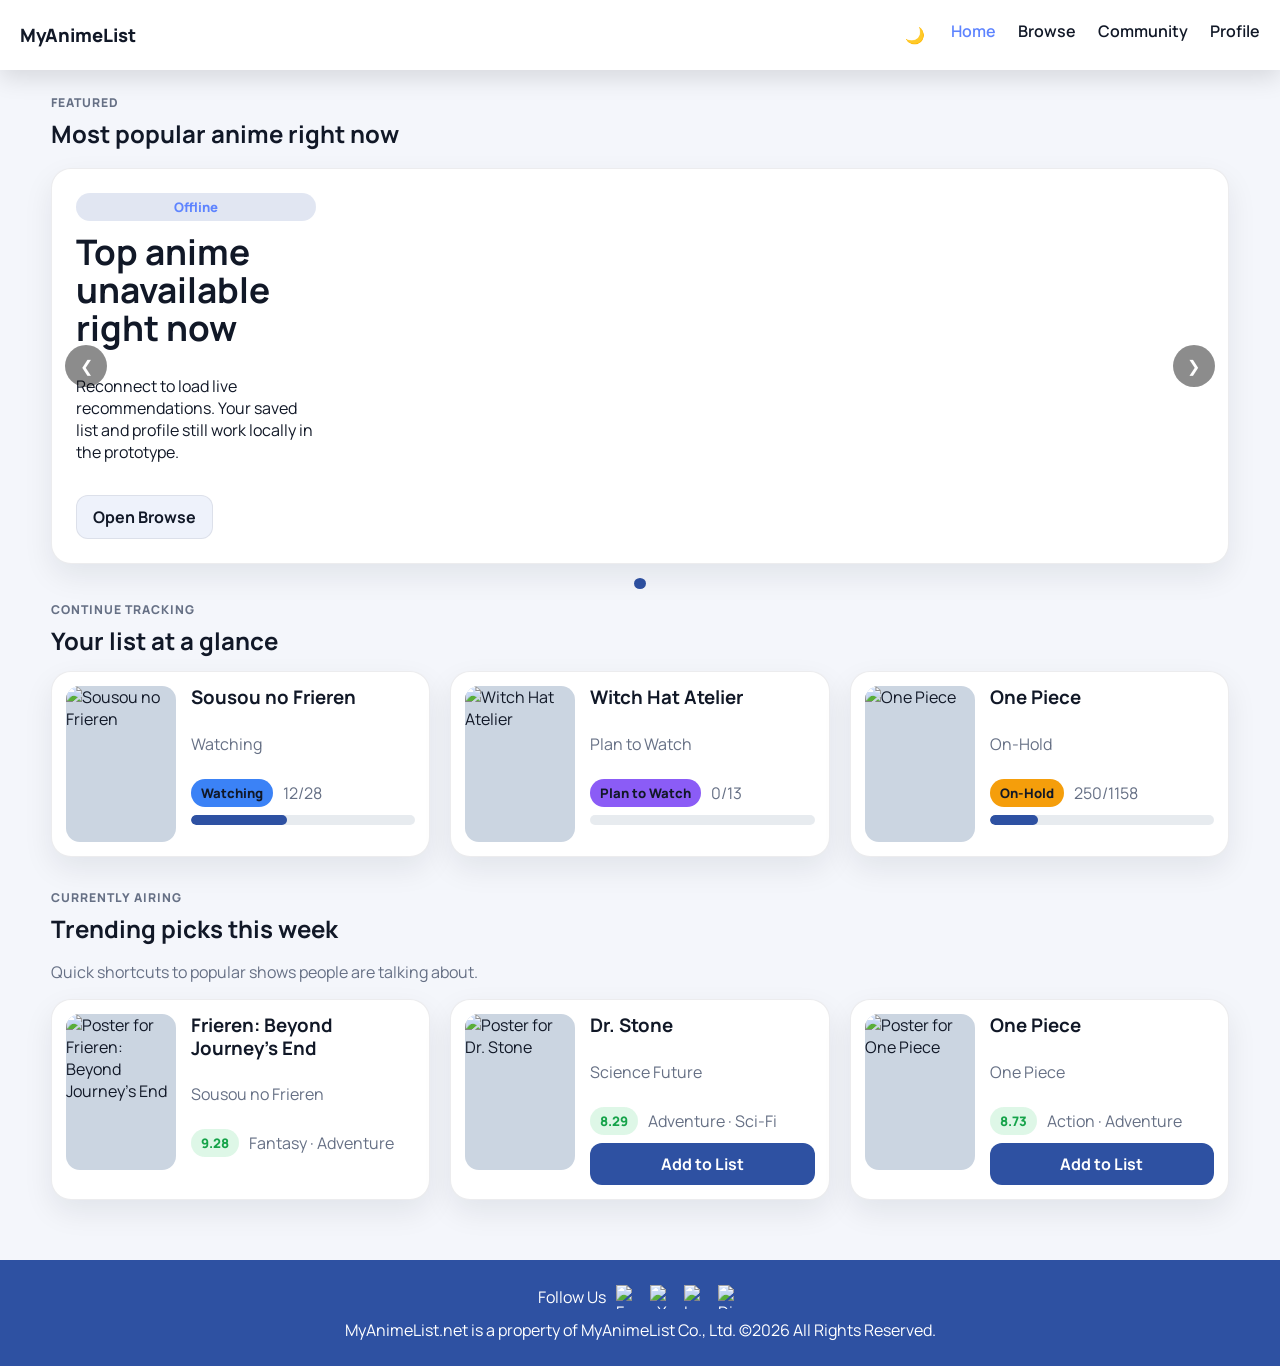
==== commit b00f042d: "Changed light/dark mode icon from an emoji to SVG" ====
--- a/index.html
+++ b/index.html
@@ -10,7 +10,7 @@
   <link href="https://fonts.googleapis.com/css2?family=Manrope:wght@200..800&display=swap" rel="stylesheet">
   <link rel="manifest" href="pwa-manifest.json">
   <link rel="apple-touch-icon" href="icons/apple-touch-icon.png">
-  <link rel="icon" href="icons/icon-192.png">
+  <link rel="icon" href="https://upload.wikimedia.org/wikipedia/commons/7/7a/MyAnimeList_Logo.png">
   <link rel="stylesheet" href="styles.css">
 </head>
 <body>
@@ -20,7 +20,24 @@
       <span class="brand">MyAnimeList</span>
       <nav>
         <ul>
-            <button id="theme-toggle">🌙</button>
+            <li>
+              <button id="theme-toggle">
+                <svg class="icon-sun" xmlns="http://www.w3.org/2000/svg" width="20" height="20" viewBox="0 0 24 24" fill="none" stroke="currentColor" stroke-width="2">
+                  <circle cx="12" cy="12" r="5"/>
+                  <line x1="12" y1="1" x2="12" y2="3"/>
+                  <line x1="12" y1="21" x2="12" y2="23"/>
+                  <line x1="4.22" y1="4.22" x2="5.64" y2="5.64"/>
+                  <line x1="18.36" y1="18.36" x2="19.78" y2="19.78"/>
+                  <line x1="1" y1="12" x2="3" y2="12"/>
+                  <line x1="21" y1="12" x2="23" y2="12"/>
+                  <line x1="4.22" y1="19.78" x2="5.64" y2="18.36"/>
+                  <line x1="18.36" y1="5.64" x2="19.78" y2="4.22"/>
+                </svg>
+                <svg class="icon-moon" xmlns="http://www.w3.org/2000/svg" width="20" height="20" viewBox="0 0 24 24" fill="none" stroke="currentColor" stroke-width="2">
+                  <path d="M21 12.79A9 9 0 1 1 11.21 3 7 7 0 0 0 21 12.79z"/>
+                </svg>
+              </button>
+            </li>
             <li><a href="index.html" class="active-link">Home</a></li>
             <li><a href="browse.html">Browse</a></li>
             <li><a href="community.html">Community</a></li>
--- a/styles.css
+++ b/styles.css
@@ -896,4 +896,20 @@
 .friend:nth-child(3) { background: #DAA06D; }
 .friend:nth-child(4) { background: #4ade80; }
 .friend:nth-child(5) { background: #60a5fa; }
-.friend:nth-child(6) { background: #a78bfa; }+.friend:nth-child(6) { background: #a78bfa; }
+
+#theme-toggle {
+  background: none;
+  border: none;
+  cursor: pointer;
+  color: inherit;
+  padding: 4px;
+  display: flex;
+  align-items: center;
+}
+
+.icon-sun { display: none; }
+.icon-moon { display: block; }
+
+body.dark .icon-sun { display: block; }
+body.dark .icon-moon { display: none; }
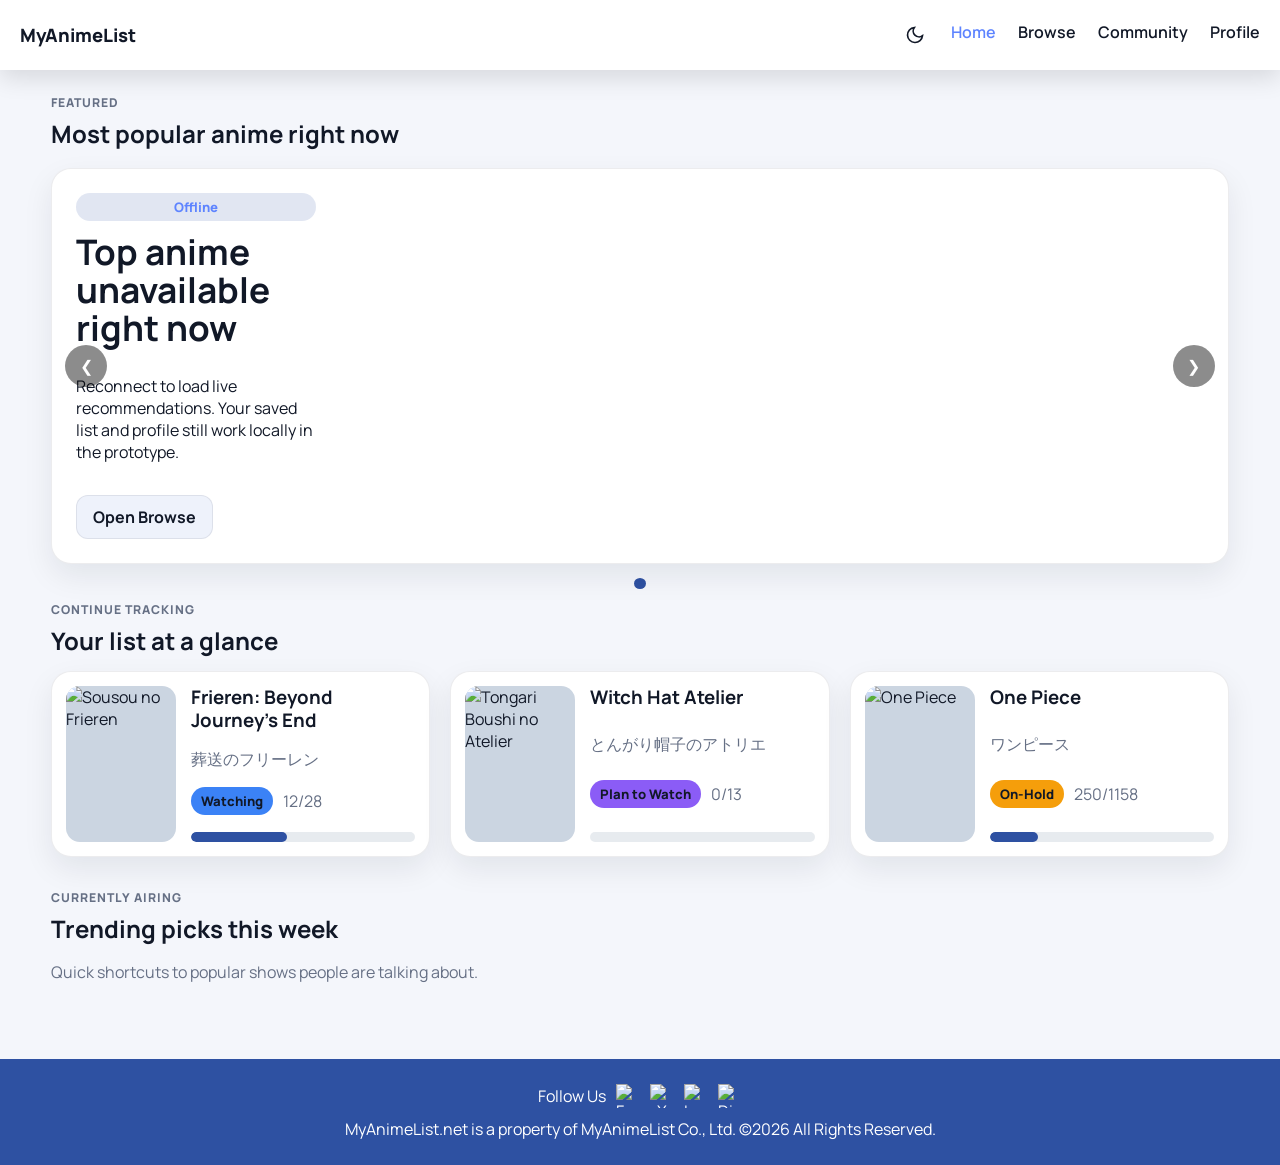
==== commit 0fd8c251: "Changed 'Trending picks' on home page to use API instead of hard code. Changed anime-cards in Featur" ====
--- a/index.html
+++ b/index.html
@@ -78,60 +78,7 @@
         <p>Quick shortcuts to popular shows people are talking about.</p>
       </div>
 
-      <div class="anime-card-wrapper">
-        <article class="anime-card quick-card">
-          <div class="card-content">
-            <img src="https://myanimelist.net/images/anime/1015/138006.jpg" alt="Poster for Frieren: Beyond Journey's End" class="anime-poster">
-            <div class="anime-info">
-              <h3 class="anime-title">Frieren: Beyond Journey's End</h3>
-              <p class="anime-subtitle">Sousou no Frieren</p>
-              <div class="stats-row">
-                <span class="score-badge">9.28</span>
-                <span class="episode-count">Fantasy · Adventure</span>
-              </div>
-          </div>
-        </article>
-
-        <article class="anime-card quick-card">
-          <div class="card-content">
-            <img src="https://myanimelist.net/images/anime/1773/155779.jpg" alt="Poster for Dr. Stone" class="anime-poster">
-            <div class="anime-info">
-              <h3 class="anime-title">Dr. Stone</h3>
-              <p class="anime-subtitle">Science Future</p>
-              <div class="stats-row">
-                <span class="score-badge">8.29</span>
-                <span class="episode-count">Adventure · Sci-Fi</span>
-              </div>
-              <button class="list-save-btn quick-add-btn"
-                data-mal-id="35849"
-                data-title="Dr. Stone"
-                data-image="https://myanimelist.net/images/anime/1773/155779.jpg"
-                data-episodes="13"
-                type="button">Add to List</button>
-            </div>
-          </div>
-        </article>
-
-        <article class="anime-card quick-card">
-          <div class="card-content">
-            <img src="https://myanimelist.net/images/anime/1244/138851.jpg" alt="Poster for One Piece" class="anime-poster">
-            <div class="anime-info">
-              <h3 class="anime-title">One Piece</h3>
-              <p class="anime-subtitle">One Piece</p>
-              <div class="stats-row">
-                <span class="score-badge">8.73</span>
-                <span class="episode-count">Action · Adventure</span>
-              </div>
-              <button class="list-save-btn quick-add-btn"
-                data-mal-id="21"
-                data-title="One Piece"
-                data-image="https://myanimelist.net/images/anime/1244/138851.jpg"
-                data-episodes="1158"
-                type="button">Add to List</button>
-            </div>
-          </div>
-        </article>
-      </div>
+      <div id="trending-wrapper" class="anime-card-wrapper"></div>
     </section>
   </main>
 
--- a/styles.css
+++ b/styles.css
@@ -126,6 +126,19 @@
   color: var(--brand-2);
 }
 
+.text-link {
+  white-space: nowrap;
+  background: var(--surface-muted);
+  border: 1px solid var(--border);
+  border-radius: 12px;
+  padding: 8px 14px;
+  font-weight: 700;
+  font-size: 0.85rem;
+  color: var(--text);
+  display: inline-flex;
+  align-items: center;
+}
+
 main {
   padding-bottom: 40px;
 }
@@ -268,11 +281,16 @@
   flex-direction: column;
   flex: 1;
   gap: 8px;
+  justify-content: space-between;
 }
 
 .anime-title {
   margin: 0;
   line-height: 1.2;
+}
+
+.anime-subtitle {
+  margin: 0;
 }
 
 .stats-row,
@@ -290,6 +308,20 @@
 .stats-row {
   gap: 10px;
   flex-wrap: wrap;
+}
+
+.profile-quick-stats {
+  flex-wrap: nowrap;
+}
+
+.profile-quick-stats > div {
+  min-width: unset;
+  flex: 1;
+  padding: 10px;
+}
+
+.quick-label {
+  font-size: 0.75rem;
 }
 
 .score-badge,
@@ -703,7 +735,7 @@
   display: grid;
   gap: 12px;
   margin-top: 16px;
-  grid-template-columns: 1.4fr 0.8fr;
+  grid-template-columns: 2fr 1fr 1fr;
 }
 
 .browse-grid {
@@ -839,8 +871,7 @@
   }
 
   .totals-grid,
-  .browse-form-grid,
-  .stat-row {
+  .browse-form-grid {
     grid-template-columns: 1fr;
   }
 
@@ -867,6 +898,10 @@
 
   .next {
     right: 10px;
+  }
+
+  .update-poster {
+    display: none;
   }
 }
 
@@ -912,4 +947,86 @@
 .icon-moon { display: block; }
 
 body.dark .icon-sun { display: block; }
-body.dark .icon-moon { display: none; }+body.dark .icon-moon { display: none; }
+
+.update-row {
+  display: flex;
+  align-items: center;
+  justify-content: flex-start;
+}
+
+.update-poster {
+  width: 45px;
+  height: 65px;
+  object-fit: cover;
+  border-radius: 6px;
+  flex-shrink: 0;
+}
+
+.update-meta {
+  margin-left: auto;
+  flex-shrink: 0;
+}
+
+.multi-filter {
+  position: relative;
+  min-width: 0;
+}
+
+.multi-filter-btn {
+  width: 100%;
+  padding: 12px 14px;
+  border: 1px solid var(--border);
+  background: var(--surface-muted);
+  color: var(--text);
+  border-radius: 14px;
+  font-weight: 600;
+  cursor: pointer;
+  text-align: left;
+  display: flex;
+  justify-content: space-between;
+  align-items: center;
+  gap: 8px;
+  overflow: hidden;
+}
+
+.multi-filter-dropdown {
+  display: none;
+  position: absolute;
+  top: calc(100% + 6px);
+  left: 0;
+  min-width: 100%;
+  background: var(--surface);
+  border: 1px solid var(--border);
+  border-radius: 14px;
+  padding: 10px;
+  z-index: 50;
+  box-shadow: var(--shadow);
+  display: none;
+  flex-direction: column;
+  gap: 8px;
+}
+
+.multi-filter-dropdown.open {
+  display: flex;
+}
+
+.multi-filter-dropdown label {
+  display: flex;
+  align-items: center;
+  gap: 8px;
+  cursor: pointer;
+  font-weight: 500;
+  white-space: nowrap;
+}
+
+.multi-filter-btn span:first-child {
+  overflow: hidden;
+  text-overflow: ellipsis;
+  white-space: nowrap;
+  min-width: 0;
+}
+
+.multi-filter-btn span:last-child {
+  flex-shrink: 0;
+}
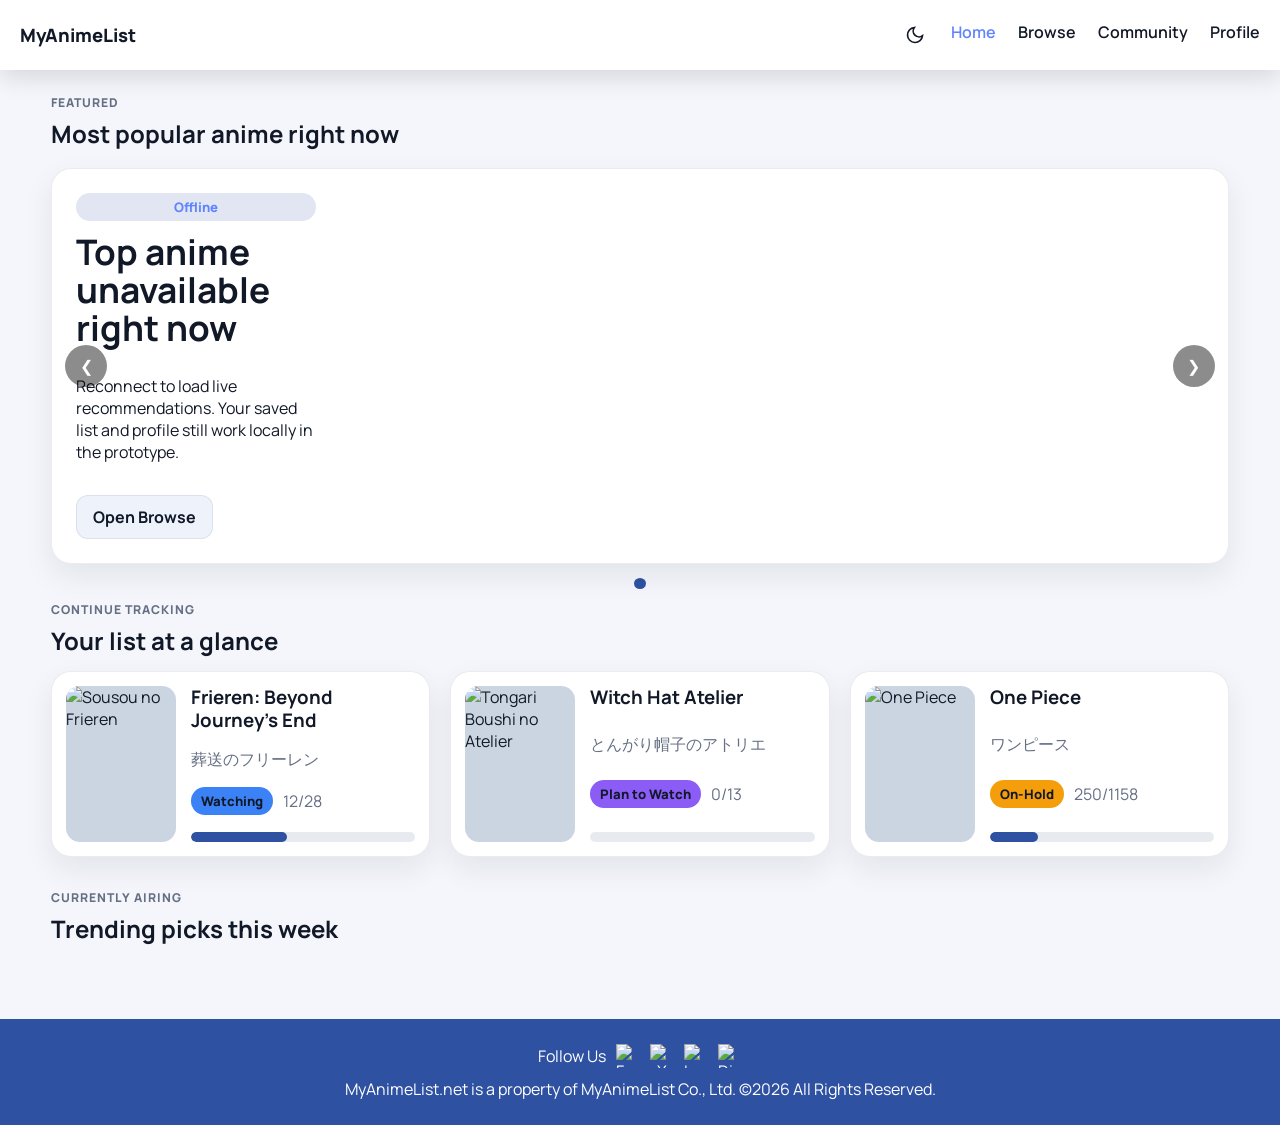
==== commit 6d5645ac: "Removed subtitle in 'Trending picks' and changed anime-card so the 'Add to List' button always sits " ====
--- a/index.html
+++ b/index.html
@@ -75,9 +75,7 @@
       <div class="section-header">
         <p class="eyebrow">Currently Airing</p>
         <h2>Trending picks this week</h2>
-        <p>Quick shortcuts to popular shows people are talking about.</p>
       </div>
-
       <div id="trending-wrapper" class="anime-card-wrapper"></div>
     </section>
   </main>
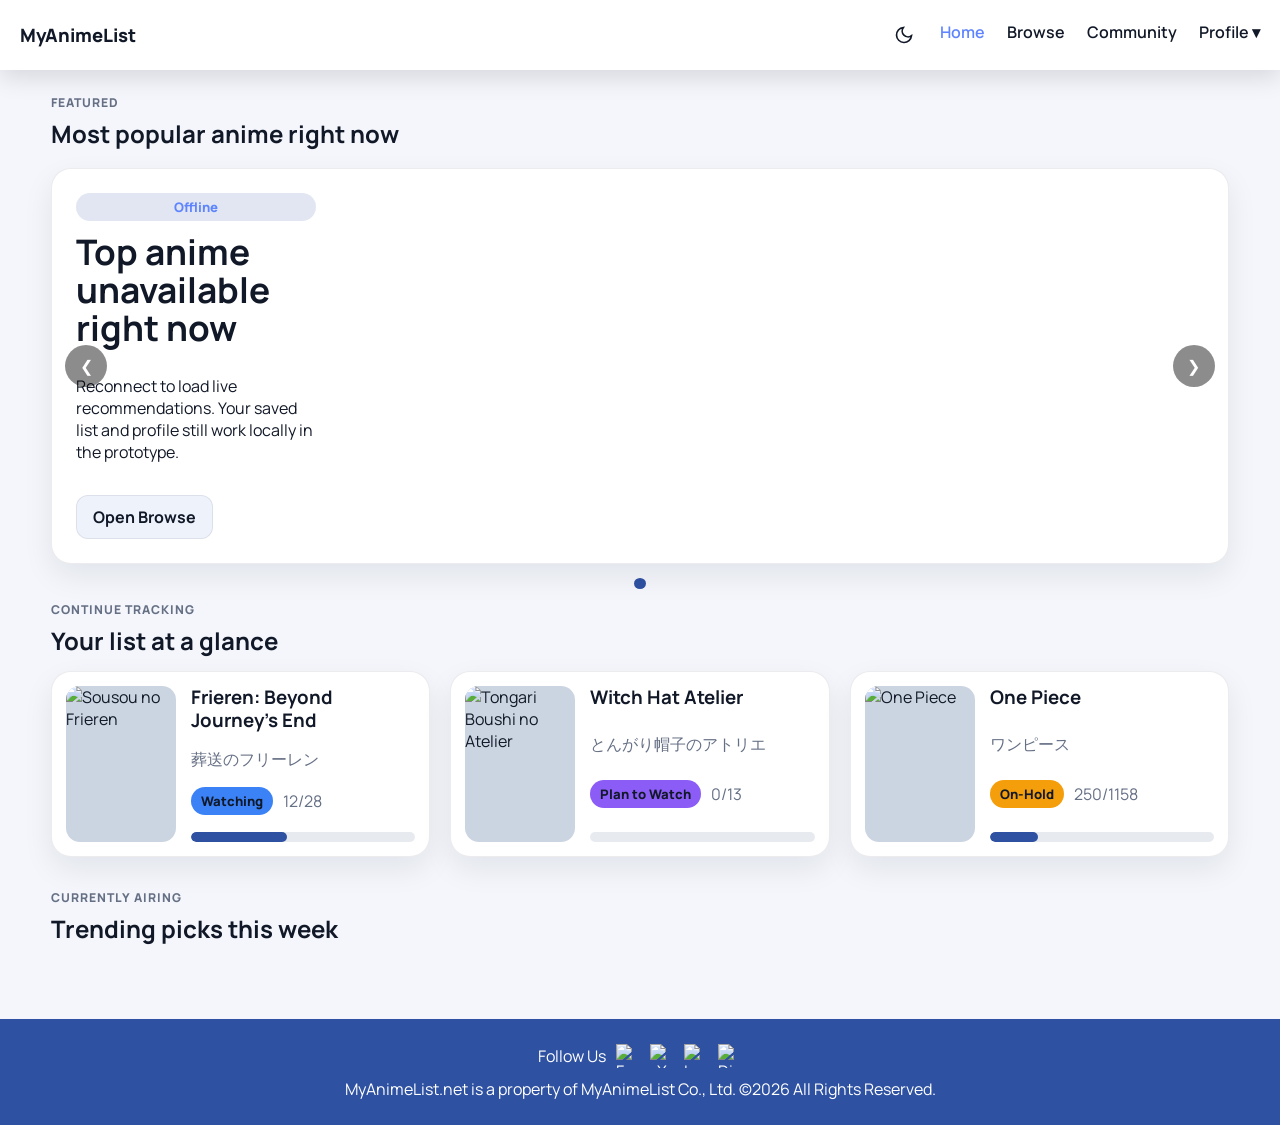
==== commit f79a0650: "Final version - UI complete, added friends system page, AI integration" ====
--- a/index.html
+++ b/index.html
@@ -41,7 +41,13 @@
             <li><a href="index.html" class="active-link">Home</a></li>
             <li><a href="browse.html">Browse</a></li>
             <li><a href="community.html">Community</a></li>
-            <li><a href="profile.html">Profile</a></li>
+            <li class="nav-dropdown">
+              <a href="profile.html">Profile ▾</a>
+              <div class="nav-dropdown-menu">
+                <a href="profile.html">Profile</a>
+                <a href="friends.html">Friends</a>
+              </div>
+            </li>
         </ul>
       </nav>
     </span>
@@ -91,7 +97,7 @@
     <div>MyAnimeList.net is a property of MyAnimeList Co., Ltd. ©2026 All Rights Reserved.</div>
   </footer>
 
-    <script src="main.js"></script>
+  <script src="main.js"></script>
     
 </body>
 </html>
--- a/styles.css
+++ b/styles.css
@@ -403,6 +403,17 @@
   background: linear-gradient(135deg, var(--brand), var(--brand-2));
 }
 
+body.dark .browse-search,
+body.dark .multi-filter-btn {
+  background: var(--surface);
+  border: 1px solid var(--border);
+  color: var(--text);
+}
+
+body.dark .browse-search::placeholder {
+  color: var(--text-soft);
+}
+
 .forum-card {
   padding: 20px;
 }
@@ -602,8 +613,24 @@
   width: min(1200px, 92%);
   margin: 20px auto 0;
   display: grid;
-  grid-template-columns: 1.2fr 1fr;
+  grid-template-columns: 1fr 1.2fr;
   gap: 20px;
+}
+
+.friends-card {
+  display: flex;
+  flex-direction: column;
+  justify-content: flex-start;
+  padding: 24px;
+}
+
+.updates-card {
+  min-width: 0;
+}
+
+.update-row {
+  display: grid;
+  grid-template-columns: 52px 1fr auto;
 }
 
 .profile-card {
@@ -709,26 +736,145 @@
   color: var(--text-soft);
 }
 
+.nav-dropdown {
+  position: relative;
+}
+
+.nav-dropdown-menu {
+  display: none;
+  position: absolute;
+  top: 100%;
+  right: 0;
+  background: var(--surface);
+  border: 1px solid var(--border);
+  border-radius: 12px;
+  box-shadow: var(--shadow);
+  min-width: 150px;
+  padding: 8px;
+  z-index: 200;
+}
+
+.nav-dropdown-menu a {
+  display: block;
+  padding: 10px 12px;
+  border-radius: 8px;
+}
+
+.nav-dropdown-menu a:hover {
+  background: var(--surface-muted);
+}
+
+.nav-dropdown:hover .nav-dropdown-menu {
+  display: block;
+}
+
+.friends-page-grid .profile-card {
+  padding: 24px;
+}
+
+.friend-result-card,
+.friend-request-card {
+  align-items: center;
+  font-weight: 700;
+}
+
 .friends-grid {
   display: grid;
-  grid-template-columns: repeat(4, minmax(0, 1fr));
-  gap: 14px;
+  grid-template-columns: repeat(4, 90px);
+  gap: 18px;
+  margin-top: 16px;
 }
 
 .friend {
-  aspect-ratio: 1 / 1;
+  width: 90px;
+  height: 90px;
   border-radius: 50%;
-  color: #111827;
+
   display: flex;
   align-items: center;
   justify-content: center;
   text-align: center;
-  padding: 10px;
+
+  font-weight: 700;
+  font-size: 0.9rem;
+  line-height: 1.1;
+}
+
+#friend-count {
+  font-weight: 700;
+  color: var(--text-soft);
+}
+
+.friends-card {
+  min-height: 260px;
+}
+
+.friends-page-grid {
+  display: grid;
+  gap: 20px;
+  margin-top: 20px;
+}
+
+.friend-search {
+  width: 100%;
+  padding: 12px;
+  border-radius: 14px;
+  border: 1px solid var(--border);
+  background: var(--surface-muted);
+  color: var(--text);
+  margin-bottom: 12px;
+}
+
+.friend-result-card,
+.friend-request-card {
+  display: flex;
+  justify-content: space-between;
+  padding: 12px;
+  border-radius: 12px;
+  background: var(--surface-muted);
+  border: 1px solid var(--border);
+  margin-bottom: 10px;
+}
+
+.friend {
+  background: var(--brand);
+  color: #111827;
+}
+
+.friend:nth-child(6n + 1) { background: #f87171; }
+.friend:nth-child(6n + 2) { background: #fb923c; }
+.friend:nth-child(6n + 3) { background: #DAA06D; }
+.friend:nth-child(6n + 4) { background: #4ade80; }
+.friend:nth-child(6n + 5) { background: #60a5fa; }
+.friend:nth-child(6n + 6) { background: #a78bfa; }
+
+.add-btn,
+.accept-btn {
+  background: var(--brand);
+  color: white;
+  border: none;
+  border-radius: 999px;
+  padding: 7px 14px;
   font-weight: 800;
-  line-height: 1.15;
-  word-break: break-word;
-  overflow: hidden;
-  font-size: 0.95rem;
+  cursor: pointer;
+}
+
+.add-btn {
+  background: #22c55e;
+}
+
+.add-btn:hover {
+  background: #16a34a;
+}
+
+.decline-btn {
+  background: var(--danger);
+  color: white;
+  border: none;
+  border-radius: 999px;
+  padding: 7px 14px;
+  font-weight: 800;
+  cursor: pointer;
 }
 
 .browse-actions {
@@ -856,7 +1002,7 @@
   }
 
   .friends-grid {
-    grid-template-columns: repeat(4, minmax(0, 1fr));
+    grid-template-columns: repeat(3, 70px);;
   }
 }
 
@@ -881,7 +1027,14 @@
   }
 
   .friends-grid {
-    grid-template-columns: repeat(2, minmax(0, 1fr));
+    grid-template-columns: repeat(2, 82px);
+    gap: 18px;
+  }
+
+  .friend {
+    width: 82px;
+    height: 82px;
+    font-size: 0.8rem;
   }
 
     .carousel-btn {
@@ -932,6 +1085,35 @@
 .friend:nth-child(4) { background: #4ade80; }
 .friend:nth-child(5) { background: #60a5fa; }
 .friend:nth-child(6) { background: #a78bfa; }
+
+.voice-search-wrap {
+  position: relative;
+  flex: 1;
+}
+
+.voice-search-wrap .browse-search {
+  width: 100%;
+  padding-right: 80px;
+}
+
+#voice-search-btn {
+  position: absolute;
+  right: 10px;
+  top: 50%;
+  transform: translateY(-50%);
+  background: none;
+  border: none;
+  cursor: pointer;
+  font-size: 1rem;
+  padding: 4px;
+  color: var(--text-soft);
+  display: flex;
+  align-items: center;
+}
+
+#voice-search-btn.listening {
+  color: var(--brand);
+}
 
 #theme-toggle {
   background: none;
@@ -1029,4 +1211,196 @@
 
 .multi-filter-btn span:last-child {
   flex-shrink: 0;
+}
+
+.community-hero {
+    background: linear-gradient(135deg, #2E51A2, #4f74c8);
+    color: white;
+    padding: 40px 20px;
+    text-align: center;
+}
+
+.community-hero h1 {
+    margin: 0 0 10px 0;
+    font-size: 2rem;
+}
+
+.community-hero p {
+    margin: 0;
+    font-size: 1rem;
+    opacity: 0.95;
+}
+
+.trending-wrapper {
+    display: flex;
+    gap: 20px;
+    overflow-x: auto;
+    padding: 10px 0 10px 10px;
+    scroll-snap-type: x mandatory;
+    -webkit-overflow-scrolling: touch;
+}
+
+.trending-wrapper::-webkit-scrollbar {
+    display: none;
+}
+
+.forum-list {
+    display: grid;
+    grid-template-columns: repeat(auto-fit, minmax(260px, 1fr));
+    gap: 20px;
+    padding: 10px;
+}
+
+.forum-card {
+    background: var(--surface);
+    color: var(--text);
+    border-radius: 12px;
+    box-shadow: 0 4px 10px rgba(0,0,0,0.1);
+    padding: 18px;
+    transition: transform 0.2s ease, box-shadow 0.2s ease;
+}
+
+.forum-card:hover {
+    transform: translateY(-4px);
+    box-shadow: 0 4px 15px rgba(0,0,0,0.18);
+}
+
+.forum-card h3 {
+    margin-top: 0;
+    margin-bottom: 10px;
+}
+
+.forum-card p {
+    margin-bottom: 12px;
+    color: var(--text-soft);
+}
+
+.forum-meta {
+    color: #2E51A2;
+    font-weight: bold;
+    font-size: 0.9rem;
+}
+
+.thread-viewer {
+  margin-top: 28px;
+  padding: 24px;
+  background: var(--surface);
+  border: 1px solid var(--border);
+  border-radius: 20px;
+  box-shadow: var(--shadow);
+}
+
+.thread-header {
+  margin-bottom: 18px;
+}
+
+.thread-posts {
+  display: grid;
+  gap: 14px;
+}
+
+.thread-post-card {
+  background: var(--surface-muted);
+  border: 1px solid var(--border);
+  border-radius: 18px;
+  padding: 16px;
+}
+
+.thread-post-top {
+  display: flex;
+  justify-content: space-between;
+  gap: 12px;
+  margin-bottom: 8px;
+}
+
+.thread-user {
+  font-weight: 800;
+  color: var(--brand);
+}
+
+.thread-time {
+  color: var(--text-soft);
+  font-size: 0.85rem;
+}
+
+.thread-message {
+  margin: 0;
+  line-height: 1.5;
+}
+
+.hidden {
+    display: none;
+}
+
+#ai-recommend-btn {
+  position: absolute;
+  right: 40px;
+  top: 50%;
+  transform: translateY(-50%);
+  background: none;
+  border: none;
+  cursor: pointer;
+  font-size: 0.8rem;
+  padding: 4px;
+  color: #666666;
+  display: flex;
+  align-items: center;
+  gap: 4px;
+}
+
+#ai-recommend-btn.listening {
+  color: var(--brand);
+}
+
+body.dark #ai-recommend-btn {
+  color: #aaaaaa;
+}
+
+#ai-modal {
+  position: fixed;
+  inset: 0;
+  z-index: 200;
+  display: flex;
+  align-items: center;
+  justify-content: center;
+}
+
+.ai-modal-backdrop {
+  position: absolute;
+  inset: 0;
+  background: rgba(0, 0, 0, 0.5);
+}
+
+.ai-modal-box {
+  position: relative;
+  background: var(--surface);
+  border-radius: 20px;
+  padding: 24px;
+  width: min(500px, 90%);
+  box-shadow: var(--shadow);
+  z-index: 201;
+}
+
+.ai-modal-header {
+  display: flex;
+  justify-content: space-between;
+  align-items: center;
+  margin-bottom: 16px;
+}
+
+.ai-modal-header h3 {
+  margin: 0;
+}
+
+#ai-modal-close {
+  background: none;
+  border: none;
+  cursor: pointer;
+  font-size: 1rem;
+  color: var(--text-soft);
+}
+
+.ai-modal-body {
+  color: var(--text);
+  line-height: 1.6;
 }
